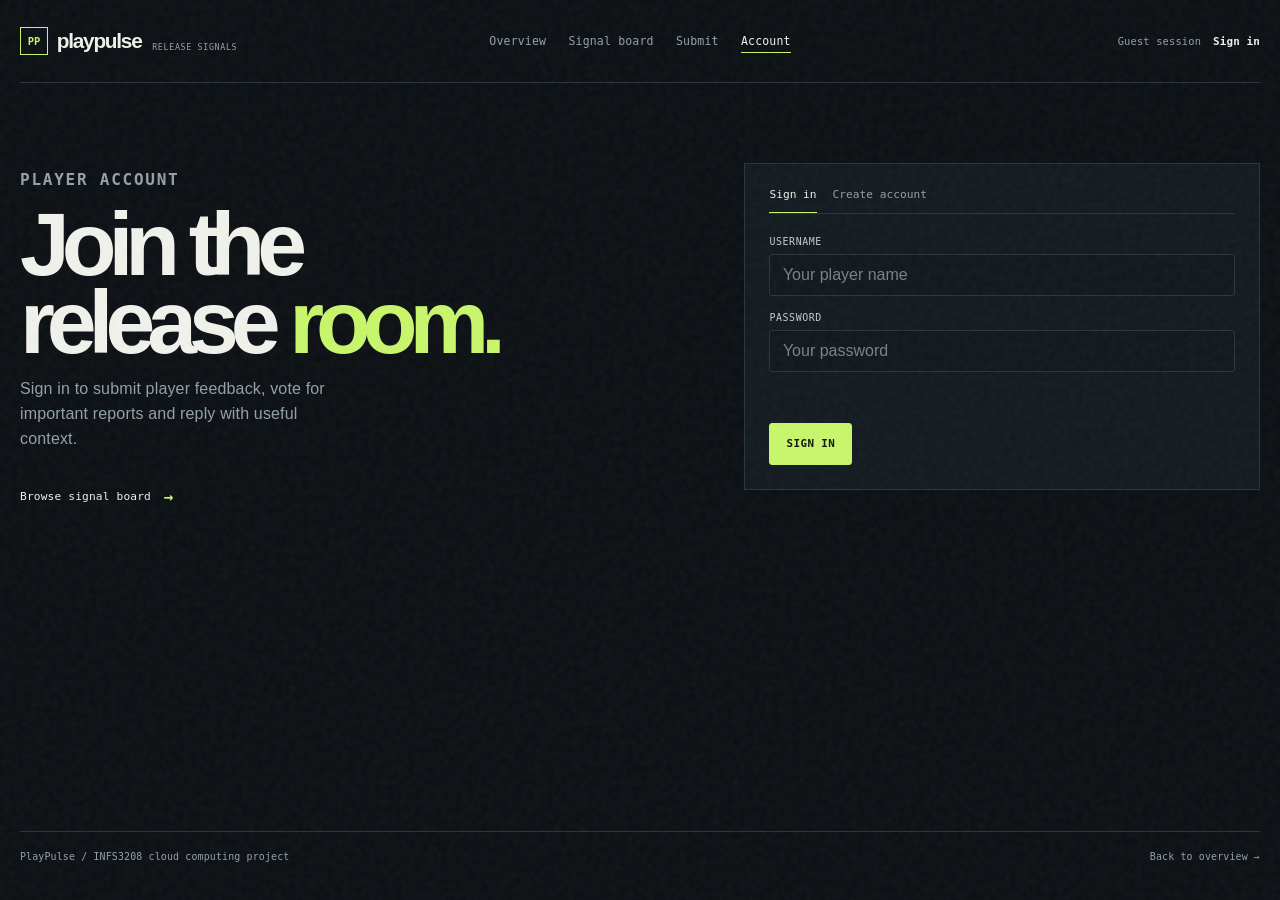
==== frontend/account.html @ 40213f42 "Split PlayPulse interface into feature pages" ====
<!doctype html>
<html lang="en" data-page="account">
<head><meta charset="utf-8"><meta name="viewport" content="width=device-width, initial-scale=1"><meta name="description" content="Manage your PlayPulse player account."><meta name="theme-color" content="#0c1014"><title>PlayPulse | account</title><link rel="stylesheet" href="app.css"></head>
<body>
  <a class="skip" href="#main">Skip to account</a>
  <header class="site-header"><a class="brand" href="index.html"><span>PP</span>playpulse<small>release signals</small></a><nav aria-label="Primary"><a href="index.html">Overview</a><a href="board.html">Signal board</a><a href="submit.html">Submit</a><a class="active" href="account.html">Account</a></nav><div class="session"><span id="session-name">Guest session</span><a id="account-link" href="account.html">Sign in</a><button id="signout" class="text-button" hidden type="button">Sign out</button></div></header>
  <main id="main" class="page page-account"><section class="account-copy"><p class="eyebrow">Player account</p><h1>Join the release <em>room.</em></h1><p>Sign in to submit player feedback, vote for important reports and reply with useful context.</p><a class="arrow-link" href="board.html">Browse signal board <b>→</b></a></section><section class="account-panel"><div id="account-signed-in" hidden><p class="eyebrow">Session active</p><h2 id="account-user">Signed in</h2><p>You're ready to participate in this release cycle.</p><button id="account-signout" class="button secondary" type="button">Sign out</button></div><div id="account-forms"><div class="tab-row" role="tablist"><button id="login-tab" class="active" type="button">Sign in</button><button id="register-tab" type="button">Create account</button></div><form id="auth-form" novalidate><div class="field"><label for="auth-username">Username</label><input id="auth-username" required minlength="3" autocomplete="username" placeholder="Your player name"></div><div class="field"><label for="auth-password">Password</label><input id="auth-password" required minlength="4" type="password" autocomplete="current-password" placeholder="Your password"></div><p id="auth-message" class="form-message" aria-live="polite"></p><button id="auth-submit" class="button" type="submit">Sign in</button></form></div></section></main>
  <footer><span>PlayPulse / INFS3208 cloud computing project</span><a href="index.html">Back to overview →</a></footer><script src="app.js"></script>
</body></html>
---- frontend/app.css ----
:root{--ink:#0c1014;--panel:#131a20;--panel-2:#182229;--line:#2a353c;--muted:#93a1a8;--text:#f1f2ec;--acid:#c8f66b;--acid-soft:#a4c95b;--danger:#ef8a75;--sans:Bahnschrift,"Arial Narrow","Segoe UI",sans-serif;--mono:"Cascadia Mono",Consolas,monospace}*{box-sizing:border-box}html{scroll-behavior:smooth}body{min-width:320px;margin:0;color:var(--text);background:var(--ink);font-family:var(--sans);letter-spacing:.01em}body:before{content:"";position:fixed;z-index:5;inset:0;pointer-events:none;opacity:.05;background-image:url("data:image/svg+xml,%3Csvg viewBox='0 0 160 160' xmlns='http://www.w3.org/2000/svg'%3E%3Cfilter id='n'%3E%3CfeTurbulence type='fractalNoise' baseFrequency='.85' numOctaves='4' stitchTiles='stitch'/%3E%3C/filter%3E%3Crect width='100%25' height='100%25' filter='url(%23n)'/%3E%3C/svg%3E")}button,input,textarea,select{font:inherit}button{cursor:pointer}a{color:inherit}a:focus-visible,button:focus-visible,input:focus-visible,textarea:focus-visible,select:focus-visible{outline:2px solid var(--acid);outline-offset:3px}.skip{position:absolute;z-index:20;top:0;left:-999px;padding:.75rem 1rem;color:var(--ink);background:var(--acid)}.skip:focus{top:1rem;left:1rem}.site-header,footer,.page{width:min(1280px,calc(100% - 2.5rem));margin:auto}.site-header{min-height:5.2rem;display:grid;grid-template-columns:1fr auto 1fr;align-items:center;border-bottom:1px solid var(--line)}.brand{display:inline-flex;align-items:center;gap:.55rem;font-size:1.3rem;font-weight:700;letter-spacing:-.06em;text-decoration:none}.brand span{display:grid;width:1.75rem;height:1.75rem;place-items:center;border:1px solid var(--acid);color:var(--acid);font:700 .65rem var(--mono);letter-spacing:0}.brand small{align-self:flex-end;margin:0 0 .19rem .12rem;color:var(--muted);font:500 .52rem var(--mono);letter-spacing:.08em;text-transform:uppercase}.site-header nav{display:flex;gap:1.4rem}.site-header nav a{padding:.25rem 0;border-bottom:1px solid transparent;color:var(--muted);font:.72rem var(--mono);text-decoration:none;transition:color .2s,border-color .2s}.site-header nav a:hover,.site-header nav a.active{border-color:var(--acid);color:var(--text)}.session{display:flex;justify-content:flex-end;align-items:center;gap:.75rem;color:var(--muted);font:.65rem var(--mono)}.session a,.text-button{border:0;color:var(--text);background:transparent;font:600 .68rem var(--mono);text-decoration:none}.text-button:hover,.session a:hover{color:var(--acid)}.page{min-height:calc(100dvh - 9.5rem)}.eyebrow{margin:0 0 .8rem;color:var(--acid);font:600 .61rem var(--mono);letter-spacing:.11em;text-transform:uppercase}h1,h2,h3,p{margin-top:0}h1{max-width:11ch;margin-bottom:1rem;font-size:clamp(3.1rem,7vw,6.8rem);font-weight:700;line-height:.87;letter-spacing:-.09em;text-wrap:balance}h1 em{color:var(--acid);font-style:normal}h2{font-size:clamp(1.8rem,3vw,3rem);line-height:.95;letter-spacing:-.065em}h3{font-size:1.22rem;line-height:1.08;letter-spacing:-.045em}.overview-hero{min-height:27rem;display:grid;grid-template-columns:minmax(0,1.15fr) minmax(17rem,.52fr);align-items:end;gap:4rem;padding:5rem 0 3.6rem;border-bottom:1px solid var(--line);background:radial-gradient(circle at 84% 15%,rgba(200,246,107,.1),transparent 23rem)}.hero-note{max-width:25rem;margin-bottom:.45rem}.hero-note p,.page-heading>p,.section-intro>p,.account-copy>p,.form-aside>p{max-width:35ch;color:var(--muted);font-size:1rem;line-height:1.55}.live-dot{display:inline-block;width:.5rem;height:.5rem;margin-right:.45rem;border-radius:50%;background:var(--acid);box-shadow:0 0 0 4px rgba(200,246,107,.1)}.arrow-link{display:inline-flex;gap:.8rem;align-items:center;margin-top:1.2rem;color:var(--text);font:.7rem var(--mono);text-decoration:none}.arrow-link b{color:var(--acid);font-size:1rem;transition:transform .2s}.arrow-link:hover b{transform:translateX(.25rem)}.metrics{display:grid;grid-template-columns:repeat(4,1fr);border-bottom:1px solid var(--line)}.metrics div{min-height:8rem;padding:1.4rem 1.6rem;border-right:1px solid var(--line)}.metrics div:last-child{border-right:0}.metrics span{display:block;color:var(--muted);font:.61rem var(--mono);letter-spacing:.07em;text-transform:uppercase}.metrics strong{display:block;margin-top:.82rem;color:var(--text);font:600 clamp(1.8rem,4vw,3.1rem)/.8 var(--mono);font-variant-numeric:tabular-nums;letter-spacing:-.1em}.metrics div:first-child strong{color:var(--acid)}.start-here{display:grid;grid-template-columns:minmax(0,.8fr) minmax(0,1.2fr);gap:5rem;padding:5rem 0 6.5rem}.section-intro{padding-top:.2rem}.action-grid{display:grid;grid-template-columns:repeat(2,minmax(0,1fr));gap:.7rem}.action{min-height:13.5rem;display:flex;flex-direction:column;padding:1.3rem;border:1px solid var(--line);background:var(--panel);text-decoration:none;transition:background .25s,transform .25s,border-color .25s}.action:hover{border-color:var(--acid-soft);background:var(--panel-2);transform:translateY(-3px)}.action-wide{grid-column:1/-1;min-height:15rem;background:linear-gradient(110deg,#162027,#10161b)}.action-acid{color:#11150e;background:var(--acid);border-color:var(--acid)}.action-acid:hover{background:#d7ff88;border-color:#d7ff88}.action-index{color:var(--acid);font:.64rem var(--mono)}.action-acid .action-index{color:#405223}.action h3{margin:1.5rem 0 .5rem}.action p{max-width:30ch;margin:0;color:var(--muted);font-size:.86rem;line-height:1.45}.action-acid p{color:#3b4a25}.action b{margin-top:auto;padding-top:1.3rem;font:.67rem var(--mono)}footer{display:flex;justify-content:space-between;gap:1rem;padding:1.15rem 0;border-top:1px solid var(--line);color:var(--muted);font:.62rem var(--mono)}footer a{text-decoration:none}footer a:hover{color:var(--acid)}.page-heading{padding:5rem 0 3rem;border-bottom:1px solid var(--line)}.page-heading h1{margin-bottom:1.2rem}.board-tools{display:flex;justify-content:space-between;align-items:end;gap:1rem;padding:1.25rem 0;border-bottom:1px solid var(--line)}.filter-grid{display:grid;grid-template-columns:minmax(13rem,1fr) 9rem 8rem auto;gap:.5rem;min-width:min(100%,45rem)}input,textarea,select{width:100%;border:1px solid var(--line);border-radius:3px;color:var(--text);background:#11181d;transition:border-color .2s,background .2s}input,select{min-height:2.65rem;padding:0 .78rem}textarea{min-height:10rem;padding:.78rem;line-height:1.55;resize:vertical}input::placeholder,textarea::placeholder{color:#75838a}input:hover,textarea:hover,select:hover{border-color:#53636b}input:focus,textarea:focus,select:focus{border-color:var(--acid);background:#151e23;outline:0}.button{min-height:2.65rem;padding:0 1rem;border:1px solid var(--acid);border-radius:3px;color:#11150d;background:var(--acid);font:700 .68rem var(--mono);letter-spacing:.04em;text-transform:uppercase;white-space:nowrap;transition:background .2s,transform .2s}.button:hover{background:#d7ff88;transform:translateY(-1px)}.button:active{transform:translateY(1px) scale(.98)}.button.secondary{color:var(--acid);background:transparent}.button.secondary:hover{color:#11150d;background:var(--acid)}.result-count{margin:0;color:var(--muted);font:.65rem var(--mono);white-space:nowrap}.feed{border-bottom:1px solid var(--line)}.report{padding:1.5rem 0 1.25rem;border-top:1px solid var(--line);animation:rise .4s both}.report:first-child{border-top:0}.report-top{display:flex;justify-content:space-between;gap:1rem;align-items:flex-start}.report h3{max-width:45rem;margin:0}.status{flex:none;padding:.27rem .45rem;border:1px solid rgba(200,246,107,.42);color:var(--acid);font:.56rem var(--mono);letter-spacing:.06em;text-transform:uppercase}.report p{max-width:65ch;margin:.62rem 0 .9rem;color:#b7c1c5;font-size:.9rem;line-height:1.55}.report-meta{display:flex;flex-wrap:wrap;align-items:center;gap:.7rem;color:var(--muted);font:.62rem var(--mono)}.report-meta b{color:var(--text);font-weight:500}.meta-dot{width:3px;height:3px;border-radius:50%;background:#68767c}.vote{min-height:2rem;padding:0 .6rem;border:1px solid var(--line);border-radius:3px;color:var(--text);background:transparent;font:.65rem var(--mono);transition:border-color .2s,color .2s,transform .2s}.vote:hover{border-color:var(--acid);color:var(--acid)}.vote:active{transform:scale(.97)}.discussion-toggle{padding:0;border:0;color:var(--muted);background:transparent;font:.65rem var(--mono)}.discussion-toggle:hover{color:var(--acid)}.discussion{display:none;margin-top:1rem;padding:1rem;border-left:2px solid var(--acid-soft);background:var(--panel)}.discussion.open{display:block}.comment{padding:.65rem 0;border-bottom:1px solid #27343a;color:#c1c9cb;font-size:.82rem;line-height:1.45}.comment:last-of-type{border:0}.comment small{display:block;margin-top:.25rem;color:var(--muted);font:.59rem var(--mono)}.comment-form{display:grid;grid-template-columns:1fr auto;gap:.5rem;margin-top:.8rem}.comment-form input,.comment-form .button{min-height:2.35rem}.skeleton{padding:1.3rem 0}.skeleton i{display:block;height:.8rem;margin:.65rem 0;background:linear-gradient(90deg,#172128,#29373e,#172128);background-size:200% 100%;animation:shimmer 1.2s infinite}.skeleton i:first-child{width:40%}.empty{min-height:14rem;display:grid;place-items:center;color:var(--muted);font:.75rem/1.5 var(--mono);text-align:center}.page-form,.page-account{display:grid;grid-template-columns:minmax(0,1fr) minmax(24rem,.8fr);gap:5rem;padding:5rem 0 6.5rem}.form-aside,.account-copy{padding-top:.3rem}.field-note{display:flex;gap:.7rem;align-items:baseline;max-width:25rem;padding:.75rem 0;border-bottom:1px solid var(--line);color:var(--muted);font-size:.8rem}.field-note span{color:var(--acid);font:.62rem var(--mono)}.field-note p{margin:0}.form-panel,.account-panel{align-self:start;padding:1.5rem;border:1px solid var(--line);background:var(--panel)}.field{margin-bottom:1rem}label{display:block;margin-bottom:.42rem;color:#c5ced0;font:.62rem var(--mono);letter-spacing:.06em;text-transform:uppercase}.form-row{display:grid;grid-template-columns:1fr 1fr;gap:.7rem}.form-message{min-height:1.2rem;margin:.95rem 0;color:var(--muted);font:.69rem/1.45 var(--mono)}.form-message.error{color:var(--danger)}.tab-row{display:flex;gap:1rem;margin-bottom:1.4rem;border-bottom:1px solid var(--line)}.tab-row button{padding:0 0 .65rem;border:0;border-bottom:1px solid transparent;color:var(--muted);background:transparent;font:.7rem var(--mono)}.tab-row button.active{border-color:var(--acid);color:var(--text)}.account-panel h2{margin-bottom:.7rem}.account-panel p{color:var(--muted);line-height:1.55}@keyframes rise{from{opacity:0;transform:translateY(8px)}to{opacity:1;transform:translateY(0)}}@keyframes shimmer{to{background-position:-200% 0}}@media(max-width:780px){.site-header,footer,.page{width:min(100% - 2rem,1280px)}.site-header{grid-template-columns:1fr auto;gap:.8rem;padding:1rem 0}.site-header nav{order:3;grid-column:1/-1;justify-content:space-between;gap:.5rem}.session{font-size:.6rem}.overview-hero,.start-here,.page-form,.page-account{grid-template-columns:1fr;gap:2.2rem}.overview-hero{min-height:0;padding:3.5rem 0}.metrics{grid-template-columns:1fr 1fr}.metrics div:nth-child(2){border-right:0}.metrics div:nth-child(-n+2){border-bottom:1px solid var(--line)}.start-here{padding:3.5rem 0 4.5rem}.page-heading{padding:3.5rem 0 2.4rem}.board-tools{display:block}.filter-grid{grid-template-columns:1fr 1fr;margin-bottom:1rem}.filter-grid input{grid-column:1/-1}.result-count{text-align:right}.page-form,.page-account{padding:3.5rem 0 4.5rem}}@media(max-width:480px){.brand small,.session span{display:none}.site-header nav a{font-size:.61rem}.metrics div{min-height:6.8rem;padding:1.1rem}.action-grid,.form-row,.filter-grid,.comment-form{grid-template-columns:1fr}.action-wide,.filter-grid input{grid-column:auto}.report-top{flex-direction:column}footer{flex-direction:column}.page-heading h1,h1{font-size:3.4rem}}@media(prefers-reduced-motion:reduce){*,*:before,*:after{scroll-behavior:auto!important;animation-duration:.01ms!important;animation-iteration-count:1!important;transition-duration:.01ms!important}}
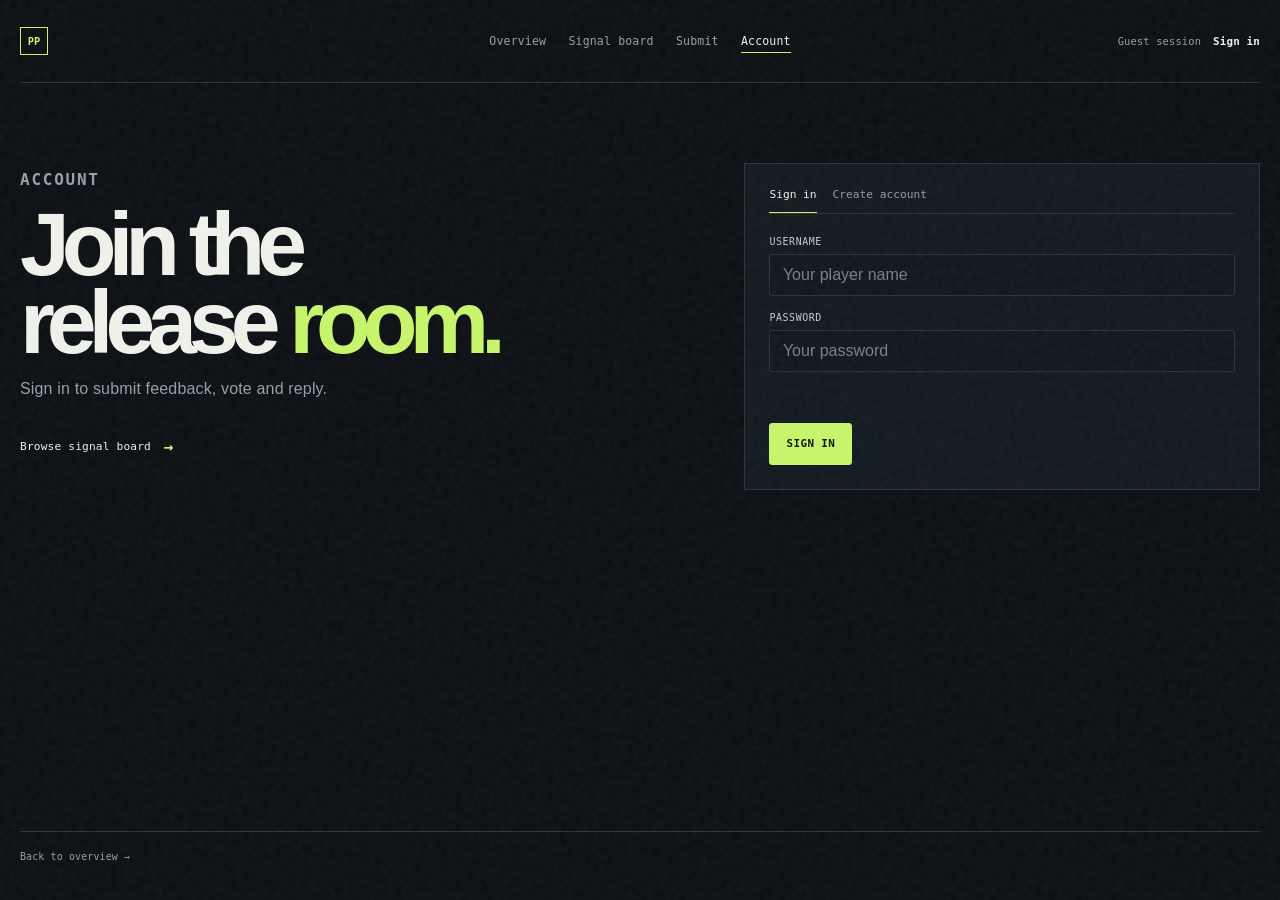
==== commit c6a55b48: "Reduce interface copy and branding" ====
--- a/frontend/account.html
+++ b/frontend/account.html
@@ -1,9 +1,9 @@
 <!doctype html>
 <html lang="en" data-page="account">
-<head><meta charset="utf-8"><meta name="viewport" content="width=device-width, initial-scale=1"><meta name="description" content="Manage your PlayPulse player account."><meta name="theme-color" content="#0c1014"><title>PlayPulse | account</title><link rel="stylesheet" href="app.css"></head>
+<head><meta charset="utf-8"><meta name="viewport" content="width=device-width, initial-scale=1"><meta name="description" content="Manage your player account."><meta name="theme-color" content="#0c1014"><title>Account</title><link rel="stylesheet" href="app.css"></head>
 <body>
   <a class="skip" href="#main">Skip to account</a>
-  <header class="site-header"><a class="brand" href="index.html"><span>PP</span>playpulse<small>release signals</small></a><nav aria-label="Primary"><a href="index.html">Overview</a><a href="board.html">Signal board</a><a href="submit.html">Submit</a><a class="active" href="account.html">Account</a></nav><div class="session"><span id="session-name">Guest session</span><a id="account-link" href="account.html">Sign in</a><button id="signout" class="text-button" hidden type="button">Sign out</button></div></header>
-  <main id="main" class="page page-account"><section class="account-copy"><p class="eyebrow">Player account</p><h1>Join the release <em>room.</em></h1><p>Sign in to submit player feedback, vote for important reports and reply with useful context.</p><a class="arrow-link" href="board.html">Browse signal board <b>→</b></a></section><section class="account-panel"><div id="account-signed-in" hidden><p class="eyebrow">Session active</p><h2 id="account-user">Signed in</h2><p>You're ready to participate in this release cycle.</p><button id="account-signout" class="button secondary" type="button">Sign out</button></div><div id="account-forms"><div class="tab-row" role="tablist"><button id="login-tab" class="active" type="button">Sign in</button><button id="register-tab" type="button">Create account</button></div><form id="auth-form" novalidate><div class="field"><label for="auth-username">Username</label><input id="auth-username" required minlength="3" autocomplete="username" placeholder="Your player name"></div><div class="field"><label for="auth-password">Password</label><input id="auth-password" required minlength="4" type="password" autocomplete="current-password" placeholder="Your password"></div><p id="auth-message" class="form-message" aria-live="polite"></p><button id="auth-submit" class="button" type="submit">Sign in</button></form></div></section></main>
-  <footer><span>PlayPulse / INFS3208 cloud computing project</span><a href="index.html">Back to overview →</a></footer><script src="app.js"></script>
+  <header class="site-header"><a class="brand" href="index.html" aria-label="Overview"><span>PP</span></a><nav aria-label="Primary"><a href="index.html">Overview</a><a href="board.html">Signal board</a><a href="submit.html">Submit</a><a class="active" href="account.html">Account</a></nav><div class="session"><span id="session-name">Guest session</span><a id="account-link" href="account.html">Sign in</a><button id="signout" class="text-button" hidden type="button">Sign out</button></div></header>
+  <main id="main" class="page page-account"><section class="account-copy"><p class="eyebrow">Account</p><h1>Join the release <em>room.</em></h1><p>Sign in to submit feedback, vote and reply.</p><a class="arrow-link" href="board.html">Browse signal board <b>&rarr;</b></a></section><section class="account-panel"><div id="account-signed-in" hidden><p class="eyebrow">Session active</p><h2 id="account-user">Signed in</h2><p>You are ready to participate.</p><button id="account-signout" class="button secondary" type="button">Sign out</button></div><div id="account-forms"><div class="tab-row" role="tablist"><button id="login-tab" class="active" type="button">Sign in</button><button id="register-tab" type="button">Create account</button></div><form id="auth-form" novalidate><div class="field"><label for="auth-username">Username</label><input id="auth-username" required minlength="3" autocomplete="username" placeholder="Your player name"></div><div class="field"><label for="auth-password">Password</label><input id="auth-password" required minlength="4" type="password" autocomplete="current-password" placeholder="Your password"></div><p id="auth-message" class="form-message" aria-live="polite"></p><button id="auth-submit" class="button" type="submit">Sign in</button></form></div></section></main>
+  <footer><a href="index.html">Back to overview &rarr;</a></footer><script src="app.js"></script>
 </body></html>
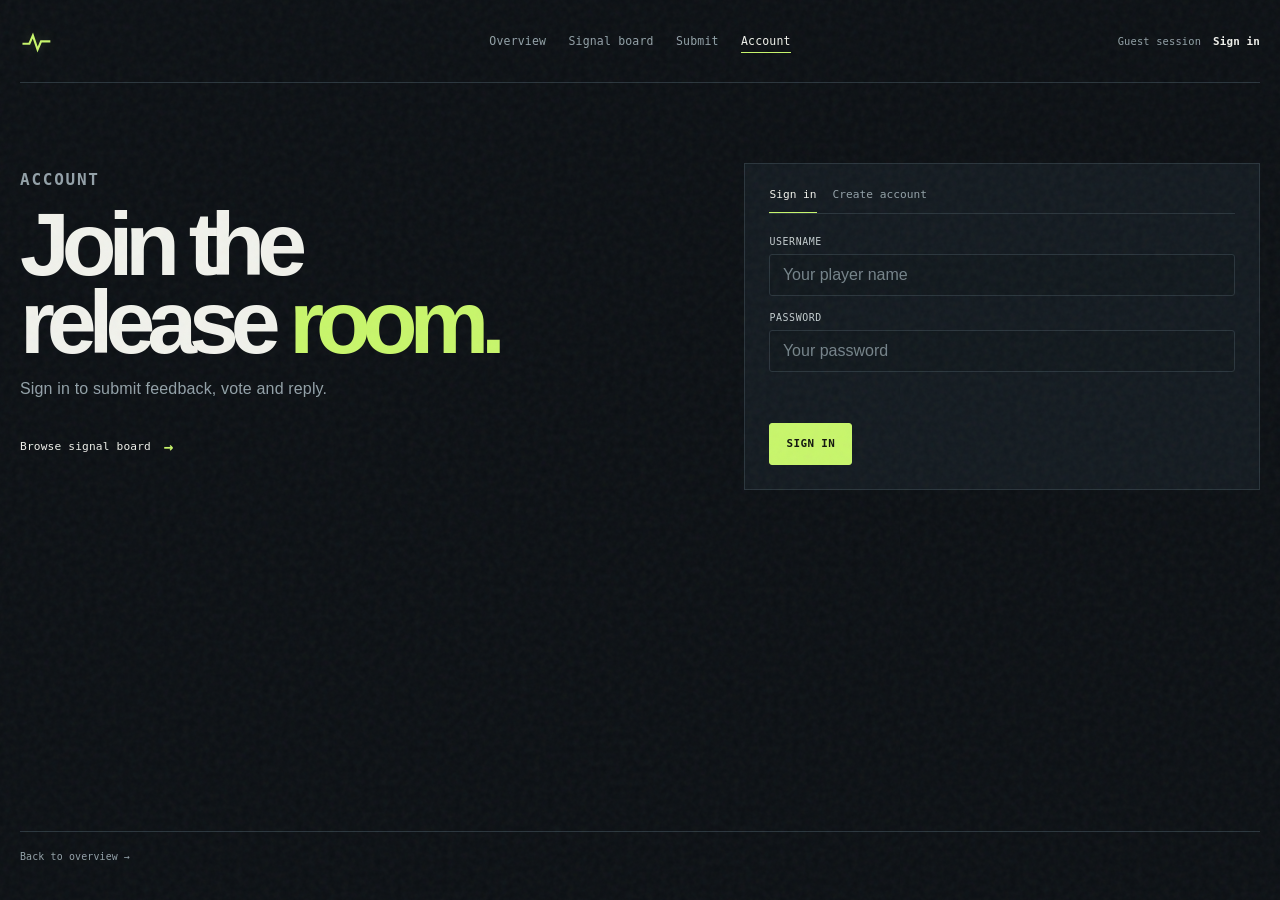
==== commit f48b2b85: "Refine PlayPulse branding and feedback metadata" ====
--- a/frontend/account.html
+++ b/frontend/account.html
@@ -1,9 +1,9 @@
 <!doctype html>
 <html lang="en" data-page="account">
-<head><meta charset="utf-8"><meta name="viewport" content="width=device-width, initial-scale=1"><meta name="description" content="Manage your player account."><meta name="theme-color" content="#0c1014"><title>Account</title><link rel="stylesheet" href="app.css"></head>
+<head><meta charset="utf-8"><meta name="viewport" content="width=device-width, initial-scale=1"><meta name="description" content="Manage your player account."><meta name="theme-color" content="#0c1014"><title>Account</title><link rel="stylesheet" href="app.css"><link rel="stylesheet" href="brand.css"></head>
 <body>
   <a class="skip" href="#main">Skip to account</a>
-  <header class="site-header"><a class="brand" href="index.html" aria-label="Overview"><span>PP</span></a><nav aria-label="Primary"><a href="index.html">Overview</a><a href="board.html">Signal board</a><a href="submit.html">Submit</a><a class="active" href="account.html">Account</a></nav><div class="session"><span id="session-name">Guest session</span><a id="account-link" href="account.html">Sign in</a><button id="signout" class="text-button" hidden type="button">Sign out</button></div></header>
-  <main id="main" class="page page-account"><section class="account-copy"><p class="eyebrow">Account</p><h1>Join the release <em>room.</em></h1><p>Sign in to submit feedback, vote and reply.</p><a class="arrow-link" href="board.html">Browse signal board <b>&rarr;</b></a></section><section class="account-panel"><div id="account-signed-in" hidden><p class="eyebrow">Session active</p><h2 id="account-user">Signed in</h2><p>You are ready to participate.</p><button id="account-signout" class="button secondary" type="button">Sign out</button></div><div id="account-forms"><div class="tab-row" role="tablist"><button id="login-tab" class="active" type="button">Sign in</button><button id="register-tab" type="button">Create account</button></div><form id="auth-form" novalidate><div class="field"><label for="auth-username">Username</label><input id="auth-username" required minlength="3" autocomplete="username" placeholder="Your player name"></div><div class="field"><label for="auth-password">Password</label><input id="auth-password" required minlength="4" type="password" autocomplete="current-password" placeholder="Your password"></div><p id="auth-message" class="form-message" aria-live="polite"></p><button id="auth-submit" class="button" type="submit">Sign in</button></form></div></section></main>
-  <footer><a href="index.html">Back to overview &rarr;</a></footer><script src="app.js"></script>
+  <header class="site-header"><a class="brand" href="index.html" aria-label="PlayPulse overview"><svg class="brand-mark" viewBox="0 0 28 28" aria-hidden="true"><path d="M3 16h5l3-7 4 12 3-7h7"/></svg></a><nav aria-label="Primary"><a href="index.html">Overview</a><a href="board.html">Signal board</a><a href="submit.html">Submit</a><a class="active" href="account.html">Account</a></nav><div class="session"><span id="session-name">Guest session</span><a id="account-link" href="account.html">Sign in</a><button id="signout" class="text-button" hidden type="button">Sign out</button></div></header>
+  <main id="main" class="page page-account"><section class="account-copy"><p class="eyebrow">Account</p><h1>Join the release <em>room.</em></h1><p>Sign in to submit feedback, vote and reply.</p><a class="arrow-link" href="board.html">Browse signal board <b>&rarr;</b></a></section><section class="account-panel"><div id="account-signed-in" hidden><p class="eyebrow">Session active</p><h2 id="account-user">Signed in</h2><p>You are ready to participate.</p><p class="eyebrow my-signals-label">My signals</p><div id="my-signals" class="feed" aria-live="polite"></div><button id="account-signout" class="button secondary" type="button">Sign out</button></div><div id="account-forms"><div class="tab-row" role="tablist"><button id="login-tab" class="active" type="button">Sign in</button><button id="register-tab" type="button">Create account</button></div><form id="auth-form" novalidate><div class="field"><label for="auth-username">Username</label><input id="auth-username" required minlength="3" autocomplete="username" placeholder="Your player name"></div><div class="field"><label for="auth-password">Password</label><input id="auth-password" required minlength="4" type="password" autocomplete="current-password" placeholder="Your password"></div><p id="auth-message" class="form-message" aria-live="polite"></p><button id="auth-submit" class="button" type="submit">Sign in</button></form></div></section></main>
+  <footer><a href="index.html">Back to overview &rarr;</a></footer><script src="app.js?v=2"></script>
 </body></html>
--- a/frontend/brand.css
+++ b/frontend/brand.css
@@ -0,0 +1,3 @@
+.brand{gap:0;color:var(--acid)}
+.brand-mark{width:2.05rem;height:2.05rem;overflow:visible;fill:none;stroke:currentColor;stroke-width:1.8;stroke-linecap:square;stroke-linejoin:miter;filter:drop-shadow(0 0 .35rem rgba(200,246,107,.18));transition:transform .2s,color .2s}
+.brand:hover .brand-mark{color:#e1ff9d;transform:translateX(2px)}
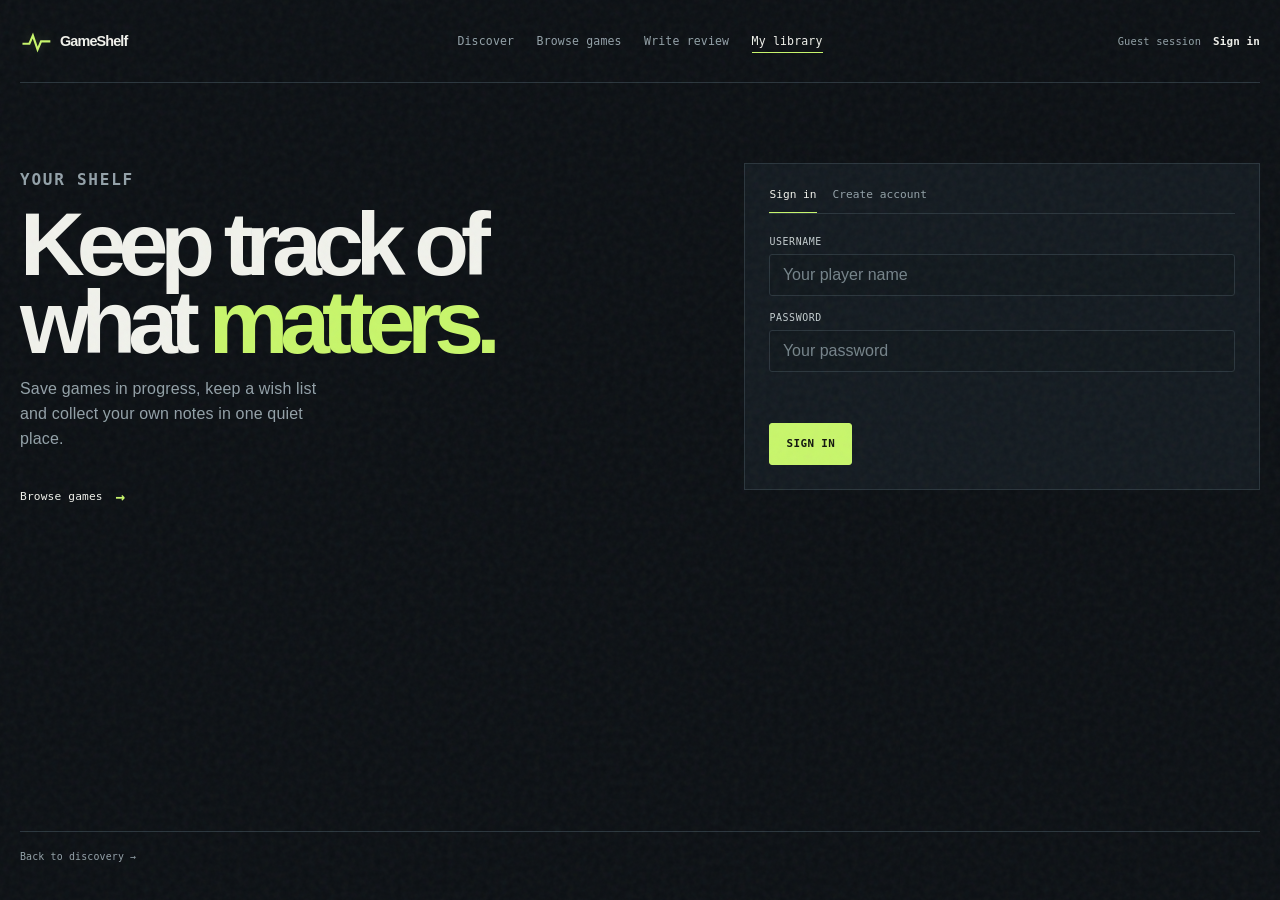
==== commit ce88d891: "Transform PlayPulse into GameShelf" ====
--- a/frontend/account.html
+++ b/frontend/account.html
@@ -1,9 +1,6 @@
 <!doctype html>
 <html lang="en" data-page="account">
-<head><meta charset="utf-8"><meta name="viewport" content="width=device-width, initial-scale=1"><meta name="description" content="Manage your player account."><meta name="theme-color" content="#0c1014"><title>Account</title><link rel="stylesheet" href="app.css"><link rel="stylesheet" href="brand.css"></head>
-<body>
-  <a class="skip" href="#main">Skip to account</a>
-  <header class="site-header"><a class="brand" href="index.html" aria-label="PlayPulse overview"><svg class="brand-mark" viewBox="0 0 28 28" aria-hidden="true"><path d="M3 16h5l3-7 4 12 3-7h7"/></svg></a><nav aria-label="Primary"><a href="index.html">Overview</a><a href="board.html">Signal board</a><a href="submit.html">Submit</a><a class="active" href="account.html">Account</a></nav><div class="session"><span id="session-name">Guest session</span><a id="account-link" href="account.html">Sign in</a><button id="signout" class="text-button" hidden type="button">Sign out</button></div></header>
-  <main id="main" class="page page-account"><section class="account-copy"><p class="eyebrow">Account</p><h1>Join the release <em>room.</em></h1><p>Sign in to submit feedback, vote and reply.</p><a class="arrow-link" href="board.html">Browse signal board <b>&rarr;</b></a></section><section class="account-panel"><div id="account-signed-in" hidden><p class="eyebrow">Session active</p><h2 id="account-user">Signed in</h2><p>You are ready to participate.</p><p class="eyebrow my-signals-label">My signals</p><div id="my-signals" class="feed" aria-live="polite"></div><button id="account-signout" class="button secondary" type="button">Sign out</button></div><div id="account-forms"><div class="tab-row" role="tablist"><button id="login-tab" class="active" type="button">Sign in</button><button id="register-tab" type="button">Create account</button></div><form id="auth-form" novalidate><div class="field"><label for="auth-username">Username</label><input id="auth-username" required minlength="3" autocomplete="username" placeholder="Your player name"></div><div class="field"><label for="auth-password">Password</label><input id="auth-password" required minlength="4" type="password" autocomplete="current-password" placeholder="Your password"></div><p id="auth-message" class="form-message" aria-live="polite"></p><button id="auth-submit" class="button" type="submit">Sign in</button></form></div></section></main>
-  <footer><a href="index.html">Back to overview &rarr;</a></footer><script src="app.js?v=2"></script>
-</body></html>
+<head><meta charset="utf-8"><meta name="viewport" content="width=device-width, initial-scale=1"><meta name="description" content="Manage your GameShelf account and library."><meta name="theme-color" content="#0c1014"><title>My library · GameShelf</title><link rel="stylesheet" href="app.css"><link rel="stylesheet" href="brand.css"><link rel="stylesheet" href="game.css"></head>
+<body><a class="skip" href="#main">Skip to account</a><header class="site-header"><a class="brand" href="index.html" aria-label="GameShelf home"><svg class="brand-mark" viewBox="0 0 28 28" aria-hidden="true"><path d="M3 16h5l3-7 4 12 3-7h7"/></svg><span>GameShelf</span></a><nav aria-label="Primary"><a href="index.html">Discover</a><a href="board.html">Browse games</a><a href="submit.html">Write review</a><a class="active" href="account.html">My library</a></nav><div class="session"><span id="session-name">Guest session</span><a id="account-link" href="account.html">Sign in</a><button id="signout" class="text-button" hidden type="button">Sign out</button></div></header>
+  <main id="main" class="page page-account"><section class="account-copy"><p class="eyebrow">Your shelf</p><h1>Keep track of what <em>matters.</em></h1><p>Save games in progress, keep a wish list and collect your own notes in one quiet place.</p><a class="arrow-link" href="board.html">Browse games <b>&rarr;</b></a></section><section class="account-panel"><div id="account-signed-in" hidden><p class="eyebrow">Library</p><h2 id="account-user">Your library</h2><div id="my-library" class="library-list" aria-live="polite"></div><p class="eyebrow library-heading">Your reviews</p><div id="my-reviews" class="feed" aria-live="polite"></div><button id="account-signout" class="button secondary" type="button">Sign out</button></div><div id="account-forms"><div class="tab-row" role="tablist"><button id="login-tab" class="active" type="button">Sign in</button><button id="register-tab" type="button">Create account</button></div><form id="auth-form" novalidate><div class="field"><label for="auth-username">Username</label><input id="auth-username" required minlength="3" autocomplete="username" placeholder="Your player name"></div><div class="field"><label for="auth-password">Password</label><input id="auth-password" required minlength="4" type="password" autocomplete="current-password" placeholder="Your password"></div><p id="auth-message" class="form-message" aria-live="polite"></p><button id="auth-submit" class="button" type="submit">Sign in</button></form></div></section></main>
+  <footer><a href="index.html">Back to discovery &rarr;</a></footer><script src="app.js?v=3"></script></body></html>
--- a/frontend/game.css
+++ b/frontend/game.css
@@ -0,0 +1,4 @@
+/* GameShelf's domain-specific layer. Existing app.css keeps shared forms and accessibility states. */
+.brand{gap:.45rem}.brand span{border:0;width:auto;height:auto;color:var(--text);font:700 .9rem var(--sans);letter-spacing:-.06em}.hero-copy{max-width:37ch;margin:1.25rem 0 0;color:var(--muted);font-size:1rem;line-height:1.6}.hero-button{display:inline-flex;align-items:center;margin-top:1.6rem;text-decoration:none}.featured-section,.reviews-section{display:grid;grid-template-columns:minmax(14rem,.55fr) minmax(0,1.45fr);gap:4rem;padding:5rem 0 6.5rem}.featured-grid{padding-top:.2rem}.game-grid{display:grid;grid-template-columns:repeat(2,minmax(0,1fr));gap:1rem;padding:1.5rem 0 4rem}.game-card{display:grid;grid-template-columns:8.2rem minmax(0,1fr);min-height:15rem;border:1px solid var(--line);background:rgba(19,26,32,.9);transition:border-color .2s,transform .25s,background .2s}.game-card:hover{border-color:var(--acid-soft);background:var(--panel-2);transform:translateY(-3px)}.game-art{display:grid;min-height:11rem;place-items:end start;padding:1rem;overflow:hidden;background:var(--panel);color:#10150f;position:relative;isolation:isolate}.game-art:before,.game-art:after{content:"";position:absolute;z-index:-1;border-radius:50%;filter:blur(1px)}.game-art:before{width:10rem;height:10rem;right:-4rem;top:-2rem;background:rgba(255,255,255,.45)}.game-art:after{width:8rem;height:8rem;left:-3rem;bottom:-4rem;background:rgba(6,13,18,.48)}.game-art span{font:700 2.2rem/.78 var(--sans);letter-spacing:-.14em}.game-art.compact{width:3.5rem;min-height:4rem;padding:.45rem}.game-art.compact span{font-size:1.05rem}.tone-lime{background:linear-gradient(140deg,#c8f66b,#6a8b47)}.tone-amber{background:linear-gradient(140deg,#ffc86b,#aa6734)}.tone-violet{background:linear-gradient(140deg,#e8c7ff,#72538e)}.tone-cyan{background:linear-gradient(140deg,#81e0df,#397987)}.tone-rose{background:linear-gradient(140deg,#f5b8c9,#9d536b)}.tone-ice{background:linear-gradient(140deg,#d6f1ff,#55819c)}.game-card-copy{display:flex;flex-direction:column;padding:1.1rem}.game-card-copy .eyebrow{margin-bottom:.7rem;color:var(--acid-soft)}.game-card h3{margin-bottom:.5rem}.game-card p:not(.eyebrow){color:var(--muted);font-size:.84rem;line-height:1.5}.game-card-bottom{display:flex;align-items:center;justify-content:space-between;gap:.6rem;margin-top:auto}.game-card-bottom .arrow-link{margin:0}.library-button{padding:.35rem 0;border:0;border-bottom:1px solid var(--line);color:var(--acid);background:transparent;font:.63rem var(--mono);transition:border-color .2s,color .2s}.library-button:hover{border-color:var(--acid);color:#e2ff9e}.page-game{padding-top:3rem}.game-hero{display:grid;grid-template-columns:minmax(12rem,.55fr) minmax(0,1fr);gap:3rem;align-items:center;min-height:25rem;padding:2rem 0 4rem;border-bottom:1px solid var(--line)}.game-hero>.game-art{min-height:21rem}.game-hero h1{margin:.2rem 0 1rem;max-width:10ch}.game-hero>div>p:not(.eyebrow):not(.form-message){max-width:42ch;color:var(--muted);font-size:1rem;line-height:1.6}.game-actions{display:flex;flex-wrap:wrap;align-items:center;gap:.65rem;margin-top:1.5rem}.game-actions .arrow-link{margin:0 .4rem}.review{display:grid;grid-template-columns:12rem minmax(0,1fr);gap:1rem;padding:1.4rem 0;border-top:1px solid var(--line)}.review-game{display:flex;gap:.75rem;align-items:flex-start}.review-game>a,.review-game a{color:var(--text);font:.72rem var(--mono);text-decoration:none}.review-game span{display:block;margin-top:.35rem;color:var(--acid-soft);font:.56rem var(--mono);letter-spacing:.07em}.review-copy h3{margin-bottom:.45rem}.review-copy>p{margin-bottom:.8rem;color:#b7c1c5;font-size:.88rem;line-height:1.55}.review-meta{display:flex;flex-wrap:wrap;gap:.7rem;align-items:center;color:var(--muted);font:.62rem var(--mono)}.library-list{border-top:1px solid var(--line);margin:1rem 0 2rem}.library-row{display:grid;grid-template-columns:3.5rem minmax(0,1fr) auto;gap:.8rem;align-items:center;padding:.9rem 0;border-bottom:1px solid var(--line)}.library-row .eyebrow{margin:0 0 .25rem}.library-row h3{margin:0 0 .2rem}.library-row p:not(.eyebrow){margin:0;color:var(--muted);font-size:.8rem}.library-row .arrow-link{margin:0}.library-heading{padding-top:1.2rem;border-top:1px solid var(--line)}.filter-grid{grid-template-columns:minmax(13rem,1fr) auto}.page-heading>p{margin-bottom:0}.page-heading h1 em,.section-intro h2 em{color:var(--acid);font-style:normal}
+@media(max-width:780px){.featured-section,.reviews-section{grid-template-columns:1fr;gap:1.8rem;padding:3.5rem 0 4.5rem}.game-grid{grid-template-columns:1fr;padding-bottom:3rem}.game-hero{grid-template-columns:1fr;gap:1.5rem;padding-top:1rem}.game-hero>.game-art{min-height:17rem}.review{grid-template-columns:1fr;gap:.8rem}.review-game{align-items:center}.game-card{grid-template-columns:6.8rem minmax(0,1fr)}.game-card .game-art{min-height:100%}}
+@media(max-width:480px){.brand span{font-size:.82rem}.game-card{grid-template-columns:1fr}.game-card>.game-art{min-height:9rem}.game-card-copy{min-height:13rem}.library-row{grid-template-columns:3.5rem minmax(0,1fr)}.library-row .arrow-link{grid-column:2}.game-actions{align-items:stretch}.game-actions .button{flex:1}.filter-grid{grid-template-columns:1fr}.filter-grid .button{width:100%}}
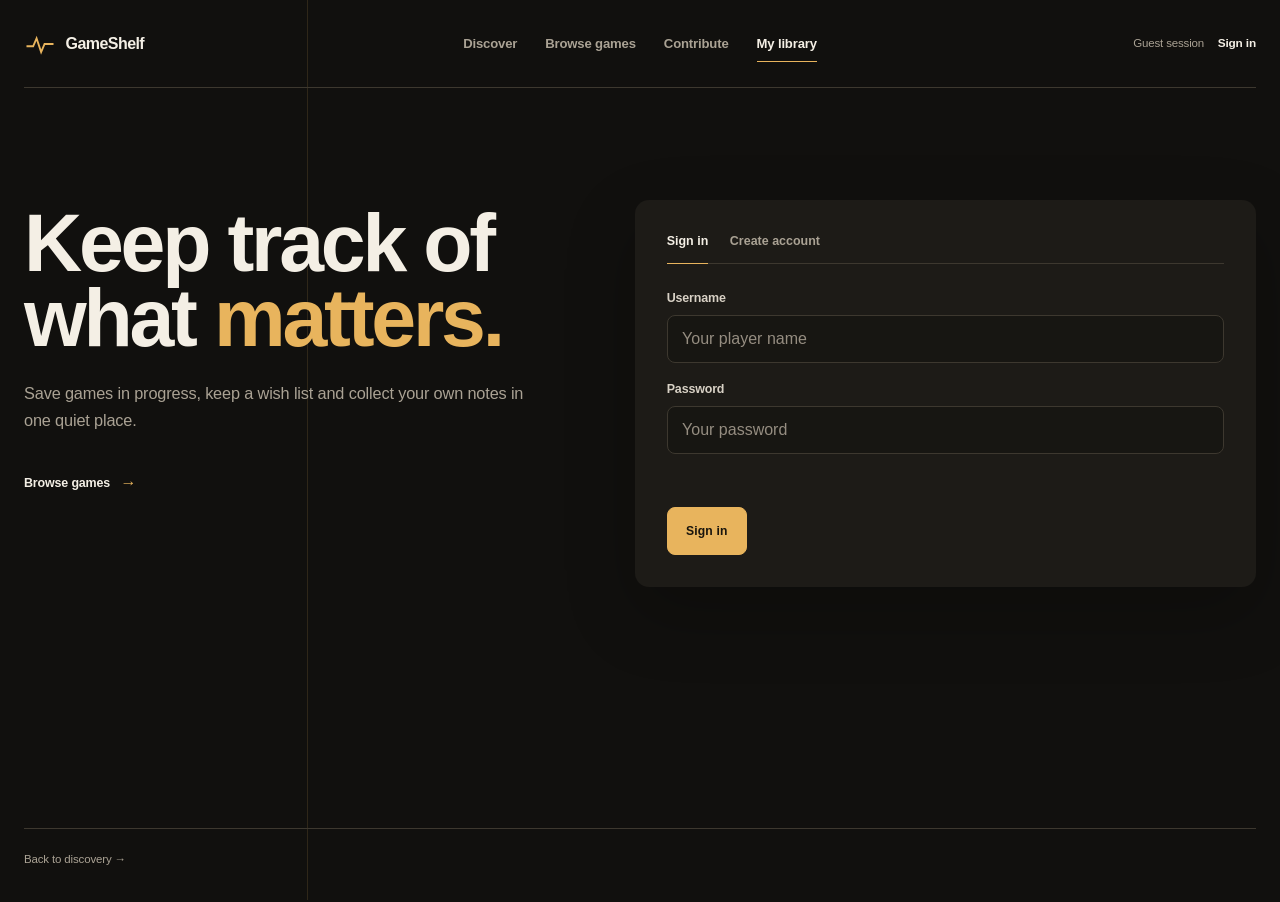
==== commit 54c30565: "Complete GameShelf Type I project" ====
--- a/frontend/account.html
+++ b/frontend/account.html
@@ -1,6 +1,27 @@
 <!doctype html>
 <html lang="en" data-page="account">
-<head><meta charset="utf-8"><meta name="viewport" content="width=device-width, initial-scale=1"><meta name="description" content="Manage your GameShelf account and library."><meta name="theme-color" content="#0c1014"><title>My library · GameShelf</title><link rel="stylesheet" href="app.css"><link rel="stylesheet" href="brand.css"><link rel="stylesheet" href="game.css"></head>
-<body><a class="skip" href="#main">Skip to account</a><header class="site-header"><a class="brand" href="index.html" aria-label="GameShelf home"><svg class="brand-mark" viewBox="0 0 28 28" aria-hidden="true"><path d="M3 16h5l3-7 4 12 3-7h7"/></svg><span>GameShelf</span></a><nav aria-label="Primary"><a href="index.html">Discover</a><a href="board.html">Browse games</a><a href="submit.html">Write review</a><a class="active" href="account.html">My library</a></nav><div class="session"><span id="session-name">Guest session</span><a id="account-link" href="account.html">Sign in</a><button id="signout" class="text-button" hidden type="button">Sign out</button></div></header>
-  <main id="main" class="page page-account"><section class="account-copy"><p class="eyebrow">Your shelf</p><h1>Keep track of what <em>matters.</em></h1><p>Save games in progress, keep a wish list and collect your own notes in one quiet place.</p><a class="arrow-link" href="board.html">Browse games <b>&rarr;</b></a></section><section class="account-panel"><div id="account-signed-in" hidden><p class="eyebrow">Library</p><h2 id="account-user">Your library</h2><div id="my-library" class="library-list" aria-live="polite"></div><p class="eyebrow library-heading">Your reviews</p><div id="my-reviews" class="feed" aria-live="polite"></div><button id="account-signout" class="button secondary" type="button">Sign out</button></div><div id="account-forms"><div class="tab-row" role="tablist"><button id="login-tab" class="active" type="button">Sign in</button><button id="register-tab" type="button">Create account</button></div><form id="auth-form" novalidate><div class="field"><label for="auth-username">Username</label><input id="auth-username" required minlength="3" autocomplete="username" placeholder="Your player name"></div><div class="field"><label for="auth-password">Password</label><input id="auth-password" required minlength="4" type="password" autocomplete="current-password" placeholder="Your password"></div><p id="auth-message" class="form-message" aria-live="polite"></p><button id="auth-submit" class="button" type="submit">Sign in</button></form></div></section></main>
-  <footer><a href="index.html">Back to discovery &rarr;</a></footer><script src="app.js?v=3"></script></body></html>
+<head>
+  <meta charset="utf-8"><meta name="viewport" content="width=device-width, initial-scale=1">
+  <meta name="description" content="Manage your GameShelf account and library."><meta name="theme-color" content="#11100e">
+  <title>My library / GameShelf</title><link rel="stylesheet" href="app.css"><link rel="stylesheet" href="brand.css"><link rel="stylesheet" href="game.css">
+</head>
+<body>
+  <a class="skip" href="#main">Skip to account</a>
+  <header class="site-header"><a class="brand" href="index.html" aria-label="GameShelf home"><svg class="brand-mark" viewBox="0 0 28 28" aria-hidden="true"><path d="M3 16h5l3-7 4 12 3-7h7"/></svg><span>GameShelf</span></a><nav aria-label="Primary"><a href="index.html">Discover</a><a href="board.html">Browse games</a><a href="submit.html">Contribute</a><a class="active" aria-current="page" href="account.html">My library</a></nav><div class="session"><span id="session-name">Guest session</span><a id="account-link" href="account.html">Sign in</a><button id="signout" class="text-button" hidden type="button">Sign out</button></div></header>
+  <main id="main" class="page page-account">
+    <section class="account-copy"><h1>Keep track of what <em>matters.</em></h1><p>Save games in progress, keep a wish list and collect your own notes in one quiet place.</p><a class="arrow-link" href="board.html">Browse games <b>&rarr;</b></a></section>
+    <section class="account-panel">
+      <div id="account-signed-in" hidden><p class="eyebrow">Library</p><h2 id="account-user">Your library</h2><div id="my-library" class="library-list" aria-live="polite"></div><p class="eyebrow library-heading">Your reviews</p><div id="my-reviews" class="feed" aria-live="polite"></div><button id="account-signout" class="button secondary" type="button">Sign out</button></div>
+      <div id="account-forms">
+        <div class="tab-row" role="tablist" aria-label="Account action"><button id="login-tab" class="active" type="button" role="tab" aria-selected="true" aria-controls="auth-form">Sign in</button><button id="register-tab" type="button" role="tab" aria-selected="false" aria-controls="auth-form" tabindex="-1">Create account</button></div>
+        <form id="auth-form" role="tabpanel" aria-labelledby="login-tab" novalidate>
+          <div class="field"><label for="auth-username">Username</label><input id="auth-username" required minlength="3" autocomplete="username" aria-describedby="auth-message" placeholder="Your player name"></div>
+          <div class="field"><label for="auth-password">Password</label><input id="auth-password" required minlength="4" type="password" autocomplete="current-password" aria-describedby="auth-message" placeholder="Your password"></div>
+          <p id="auth-message" class="form-message" aria-live="polite"></p><button id="auth-submit" class="button" type="submit">Sign in</button>
+        </form>
+      </div>
+    </section>
+  </main>
+  <footer><a href="index.html">Back to discovery &rarr;</a></footer><script src="app.js?v=5"></script>
+</body>
+</html>
--- a/frontend/app.css
+++ b/frontend/app.css
@@ -1 +1,376 @@
-:root{--ink:#0c1014;--panel:#131a20;--panel-2:#182229;--line:#2a353c;--muted:#93a1a8;--text:#f1f2ec;--acid:#c8f66b;--acid-soft:#a4c95b;--danger:#ef8a75;--sans:Bahnschrift,"Arial Narrow","Segoe UI",sans-serif;--mono:"Cascadia Mono",Consolas,monospace}*{box-sizing:border-box}html{scroll-behavior:smooth}body{min-width:320px;margin:0;color:var(--text);background:var(--ink);font-family:var(--sans);letter-spacing:.01em}body:before{content:"";position:fixed;z-index:5;inset:0;pointer-events:none;opacity:.05;background-image:url("data:image/svg+xml,%3Csvg viewBox='0 0 160 160' xmlns='http://www.w3.org/2000/svg'%3E%3Cfilter id='n'%3E%3CfeTurbulence type='fractalNoise' baseFrequency='.85' numOctaves='4' stitchTiles='stitch'/%3E%3C/filter%3E%3Crect width='100%25' height='100%25' filter='url(%23n)'/%3E%3C/svg%3E")}button,input,textarea,select{font:inherit}button{cursor:pointer}a{color:inherit}a:focus-visible,button:focus-visible,input:focus-visible,textarea:focus-visible,select:focus-visible{outline:2px solid var(--acid);outline-offset:3px}.skip{position:absolute;z-index:20;top:0;left:-999px;padding:.75rem 1rem;color:var(--ink);background:var(--acid)}.skip:focus{top:1rem;left:1rem}.site-header,footer,.page{width:min(1280px,calc(100% - 2.5rem));margin:auto}.site-header{min-height:5.2rem;display:grid;grid-template-columns:1fr auto 1fr;align-items:center;border-bottom:1px solid var(--line)}.brand{display:inline-flex;align-items:center;gap:.55rem;font-size:1.3rem;font-weight:700;letter-spacing:-.06em;text-decoration:none}.brand span{display:grid;width:1.75rem;height:1.75rem;place-items:center;border:1px solid var(--acid);color:var(--acid);font:700 .65rem var(--mono);letter-spacing:0}.brand small{align-self:flex-end;margin:0 0 .19rem .12rem;color:var(--muted);font:500 .52rem var(--mono);letter-spacing:.08em;text-transform:uppercase}.site-header nav{display:flex;gap:1.4rem}.site-header nav a{padding:.25rem 0;border-bottom:1px solid transparent;color:var(--muted);font:.72rem var(--mono);text-decoration:none;transition:color .2s,border-color .2s}.site-header nav a:hover,.site-header nav a.active{border-color:var(--acid);color:var(--text)}.session{display:flex;justify-content:flex-end;align-items:center;gap:.75rem;color:var(--muted);font:.65rem var(--mono)}.session a,.text-button{border:0;color:var(--text);background:transparent;font:600 .68rem var(--mono);text-decoration:none}.text-button:hover,.session a:hover{color:var(--acid)}.page{min-height:calc(100dvh - 9.5rem)}.eyebrow{margin:0 0 .8rem;color:var(--acid);font:600 .61rem var(--mono);letter-spacing:.11em;text-transform:uppercase}h1,h2,h3,p{margin-top:0}h1{max-width:11ch;margin-bottom:1rem;font-size:clamp(3.1rem,7vw,6.8rem);font-weight:700;line-height:.87;letter-spacing:-.09em;text-wrap:balance}h1 em{color:var(--acid);font-style:normal}h2{font-size:clamp(1.8rem,3vw,3rem);line-height:.95;letter-spacing:-.065em}h3{font-size:1.22rem;line-height:1.08;letter-spacing:-.045em}.overview-hero{min-height:27rem;display:grid;grid-template-columns:minmax(0,1.15fr) minmax(17rem,.52fr);align-items:end;gap:4rem;padding:5rem 0 3.6rem;border-bottom:1px solid var(--line);background:radial-gradient(circle at 84% 15%,rgba(200,246,107,.1),transparent 23rem)}.hero-note{max-width:25rem;margin-bottom:.45rem}.hero-note p,.page-heading>p,.section-intro>p,.account-copy>p,.form-aside>p{max-width:35ch;color:var(--muted);font-size:1rem;line-height:1.55}.live-dot{display:inline-block;width:.5rem;height:.5rem;margin-right:.45rem;border-radius:50%;background:var(--acid);box-shadow:0 0 0 4px rgba(200,246,107,.1)}.arrow-link{display:inline-flex;gap:.8rem;align-items:center;margin-top:1.2rem;color:var(--text);font:.7rem var(--mono);text-decoration:none}.arrow-link b{color:var(--acid);font-size:1rem;transition:transform .2s}.arrow-link:hover b{transform:translateX(.25rem)}.metrics{display:grid;grid-template-columns:repeat(4,1fr);border-bottom:1px solid var(--line)}.metrics div{min-height:8rem;padding:1.4rem 1.6rem;border-right:1px solid var(--line)}.metrics div:last-child{border-right:0}.metrics span{display:block;color:var(--muted);font:.61rem var(--mono);letter-spacing:.07em;text-transform:uppercase}.metrics strong{display:block;margin-top:.82rem;color:var(--text);font:600 clamp(1.8rem,4vw,3.1rem)/.8 var(--mono);font-variant-numeric:tabular-nums;letter-spacing:-.1em}.metrics div:first-child strong{color:var(--acid)}.start-here{display:grid;grid-template-columns:minmax(0,.8fr) minmax(0,1.2fr);gap:5rem;padding:5rem 0 6.5rem}.section-intro{padding-top:.2rem}.action-grid{display:grid;grid-template-columns:repeat(2,minmax(0,1fr));gap:.7rem}.action{min-height:13.5rem;display:flex;flex-direction:column;padding:1.3rem;border:1px solid var(--line);background:var(--panel);text-decoration:none;transition:background .25s,transform .25s,border-color .25s}.action:hover{border-color:var(--acid-soft);background:var(--panel-2);transform:translateY(-3px)}.action-wide{grid-column:1/-1;min-height:15rem;background:linear-gradient(110deg,#162027,#10161b)}.action-acid{color:#11150e;background:var(--acid);border-color:var(--acid)}.action-acid:hover{background:#d7ff88;border-color:#d7ff88}.action-index{color:var(--acid);font:.64rem var(--mono)}.action-acid .action-index{color:#405223}.action h3{margin:1.5rem 0 .5rem}.action p{max-width:30ch;margin:0;color:var(--muted);font-size:.86rem;line-height:1.45}.action-acid p{color:#3b4a25}.action b{margin-top:auto;padding-top:1.3rem;font:.67rem var(--mono)}footer{display:flex;justify-content:space-between;gap:1rem;padding:1.15rem 0;border-top:1px solid var(--line);color:var(--muted);font:.62rem var(--mono)}footer a{text-decoration:none}footer a:hover{color:var(--acid)}.page-heading{padding:5rem 0 3rem;border-bottom:1px solid var(--line)}.page-heading h1{margin-bottom:1.2rem}.board-tools{display:flex;justify-content:space-between;align-items:end;gap:1rem;padding:1.25rem 0;border-bottom:1px solid var(--line)}.filter-grid{display:grid;grid-template-columns:minmax(13rem,1fr) 9rem 8rem auto;gap:.5rem;min-width:min(100%,45rem)}input,textarea,select{width:100%;border:1px solid var(--line);border-radius:3px;color:var(--text);background:#11181d;transition:border-color .2s,background .2s}input,select{min-height:2.65rem;padding:0 .78rem}textarea{min-height:10rem;padding:.78rem;line-height:1.55;resize:vertical}input::placeholder,textarea::placeholder{color:#75838a}input:hover,textarea:hover,select:hover{border-color:#53636b}input:focus,textarea:focus,select:focus{border-color:var(--acid);background:#151e23;outline:0}.button{min-height:2.65rem;padding:0 1rem;border:1px solid var(--acid);border-radius:3px;color:#11150d;background:var(--acid);font:700 .68rem var(--mono);letter-spacing:.04em;text-transform:uppercase;white-space:nowrap;transition:background .2s,transform .2s}.button:hover{background:#d7ff88;transform:translateY(-1px)}.button:active{transform:translateY(1px) scale(.98)}.button.secondary{color:var(--acid);background:transparent}.button.secondary:hover{color:#11150d;background:var(--acid)}.result-count{margin:0;color:var(--muted);font:.65rem var(--mono);white-space:nowrap}.feed{border-bottom:1px solid var(--line)}.report{padding:1.5rem 0 1.25rem;border-top:1px solid var(--line);animation:rise .4s both}.report:first-child{border-top:0}.report-top{display:flex;justify-content:space-between;gap:1rem;align-items:flex-start}.report h3{max-width:45rem;margin:0}.status{flex:none;padding:.27rem .45rem;border:1px solid rgba(200,246,107,.42);color:var(--acid);font:.56rem var(--mono);letter-spacing:.06em;text-transform:uppercase}.report p{max-width:65ch;margin:.62rem 0 .9rem;color:#b7c1c5;font-size:.9rem;line-height:1.55}.report-meta{display:flex;flex-wrap:wrap;align-items:center;gap:.7rem;color:var(--muted);font:.62rem var(--mono)}.report-meta b{color:var(--text);font-weight:500}.meta-dot{width:3px;height:3px;border-radius:50%;background:#68767c}.vote{min-height:2rem;padding:0 .6rem;border:1px solid var(--line);border-radius:3px;color:var(--text);background:transparent;font:.65rem var(--mono);transition:border-color .2s,color .2s,transform .2s}.vote:hover{border-color:var(--acid);color:var(--acid)}.vote:active{transform:scale(.97)}.discussion-toggle{padding:0;border:0;color:var(--muted);background:transparent;font:.65rem var(--mono)}.discussion-toggle:hover{color:var(--acid)}.discussion{display:none;margin-top:1rem;padding:1rem;border-left:2px solid var(--acid-soft);background:var(--panel)}.discussion.open{display:block}.comment{padding:.65rem 0;border-bottom:1px solid #27343a;color:#c1c9cb;font-size:.82rem;line-height:1.45}.comment:last-of-type{border:0}.comment small{display:block;margin-top:.25rem;color:var(--muted);font:.59rem var(--mono)}.comment-form{display:grid;grid-template-columns:1fr auto;gap:.5rem;margin-top:.8rem}.comment-form input,.comment-form .button{min-height:2.35rem}.skeleton{padding:1.3rem 0}.skeleton i{display:block;height:.8rem;margin:.65rem 0;background:linear-gradient(90deg,#172128,#29373e,#172128);background-size:200% 100%;animation:shimmer 1.2s infinite}.skeleton i:first-child{width:40%}.empty{min-height:14rem;display:grid;place-items:center;color:var(--muted);font:.75rem/1.5 var(--mono);text-align:center}.page-form,.page-account{display:grid;grid-template-columns:minmax(0,1fr) minmax(24rem,.8fr);gap:5rem;padding:5rem 0 6.5rem}.form-aside,.account-copy{padding-top:.3rem}.field-note{display:flex;gap:.7rem;align-items:baseline;max-width:25rem;padding:.75rem 0;border-bottom:1px solid var(--line);color:var(--muted);font-size:.8rem}.field-note span{color:var(--acid);font:.62rem var(--mono)}.field-note p{margin:0}.form-panel,.account-panel{align-self:start;padding:1.5rem;border:1px solid var(--line);background:var(--panel)}.field{margin-bottom:1rem}label{display:block;margin-bottom:.42rem;color:#c5ced0;font:.62rem var(--mono);letter-spacing:.06em;text-transform:uppercase}.form-row{display:grid;grid-template-columns:1fr 1fr;gap:.7rem}.form-message{min-height:1.2rem;margin:.95rem 0;color:var(--muted);font:.69rem/1.45 var(--mono)}.form-message.error{color:var(--danger)}.tab-row{display:flex;gap:1rem;margin-bottom:1.4rem;border-bottom:1px solid var(--line)}.tab-row button{padding:0 0 .65rem;border:0;border-bottom:1px solid transparent;color:var(--muted);background:transparent;font:.7rem var(--mono)}.tab-row button.active{border-color:var(--acid);color:var(--text)}.account-panel h2{margin-bottom:.7rem}.account-panel p{color:var(--muted);line-height:1.55}@keyframes rise{from{opacity:0;transform:translateY(8px)}to{opacity:1;transform:translateY(0)}}@keyframes shimmer{to{background-position:-200% 0}}@media(max-width:780px){.site-header,footer,.page{width:min(100% - 2rem,1280px)}.site-header{grid-template-columns:1fr auto;gap:.8rem;padding:1rem 0}.site-header nav{order:3;grid-column:1/-1;justify-content:space-between;gap:.5rem}.session{font-size:.6rem}.overview-hero,.start-here,.page-form,.page-account{grid-template-columns:1fr;gap:2.2rem}.overview-hero{min-height:0;padding:3.5rem 0}.metrics{grid-template-columns:1fr 1fr}.metrics div:nth-child(2){border-right:0}.metrics div:nth-child(-n+2){border-bottom:1px solid var(--line)}.start-here{padding:3.5rem 0 4.5rem}.page-heading{padding:3.5rem 0 2.4rem}.board-tools{display:block}.filter-grid{grid-template-columns:1fr 1fr;margin-bottom:1rem}.filter-grid input{grid-column:1/-1}.result-count{text-align:right}.page-form,.page-account{padding:3.5rem 0 4.5rem}}@media(max-width:480px){.brand small,.session span{display:none}.site-header nav a{font-size:.61rem}.metrics div{min-height:6.8rem;padding:1.1rem}.action-grid,.form-row,.filter-grid,.comment-form{grid-template-columns:1fr}.action-wide,.filter-grid input{grid-column:auto}.report-top{flex-direction:column}footer{flex-direction:column}.page-heading h1,h1{font-size:3.4rem}}@media(prefers-reduced-motion:reduce){*,*:before,*:after{scroll-behavior:auto!important;animation-duration:.01ms!important;animation-iteration-count:1!important;transition-duration:.01ms!important}}
+:root {
+  color-scheme: dark;
+  --ink: #11100e;
+  --ink-raised: #171612;
+  --panel: #1d1b17;
+  --panel-2: #24211c;
+  --line: #3d382f;
+  --line-strong: #5b5244;
+  --muted: #aaa294;
+  --text: #f4efe5;
+  --accent: #e8b45d;
+  --accent-bright: #f4c978;
+  --accent-soft: #bd8d43;
+  --danger: #f09a87;
+  --sans: "Aptos", "Segoe UI Variable Display", "Segoe UI", sans-serif;
+  --data: "Cascadia Mono", Consolas, monospace;
+  --radius: 14px;
+  --ease: cubic-bezier(.16, 1, .3, 1);
+}
+
+* { box-sizing: border-box; }
+html { scroll-behavior: smooth; }
+body {
+  min-width: 320px;
+  margin: 0;
+  color: var(--text);
+  background: var(--ink);
+  font-family: var(--sans);
+  font-size: 16px;
+  line-height: 1.5;
+  letter-spacing: -.01em;
+}
+body::before {
+  content: "";
+  position: fixed;
+  z-index: -1;
+  inset: 0 auto 0 24%;
+  width: 1px;
+  background: rgba(232, 180, 93, .14);
+  pointer-events: none;
+}
+::selection { color: var(--ink); background: var(--accent); }
+* { scrollbar-color: var(--line-strong) var(--ink); scrollbar-width: thin; }
+button, input, textarea, select { font: inherit; }
+button { cursor: pointer; }
+a { color: inherit; text-underline-offset: .22em; }
+a:focus-visible, button:focus-visible, input:focus-visible, textarea:focus-visible, select:focus-visible {
+  outline: 2px solid var(--accent-bright);
+  outline-offset: 4px;
+}
+[hidden] { display: none !important; }
+.sr-only { position: absolute; width: 1px; height: 1px; padding: 0; margin: -1px; overflow: hidden; clip: rect(0, 0, 0, 0); white-space: nowrap; border: 0; }
+.app-status { position: fixed; z-index: 50; right: 1rem; bottom: 1rem; max-width: min(26rem, calc(100% - 2rem)); padding: .85rem 1rem; border: 1px solid var(--accent-soft); border-radius: 8px; color: var(--text); background: var(--panel); box-shadow: 0 18px 46px rgba(0, 0, 0, .28); font-size: .82rem; }
+.app-status.error { border-color: var(--danger); }
+.skip {
+  position: absolute;
+  z-index: 20;
+  top: 0;
+  left: -999px;
+  padding: .8rem 1rem;
+  color: var(--ink);
+  background: var(--accent);
+}
+.skip:focus { top: 1rem; left: 1rem; }
+
+.site-header, footer, .page { width: min(1320px, calc(100% - 3rem)); margin-inline: auto; }
+.site-header {
+  min-height: 5.5rem;
+  display: grid;
+  grid-template-columns: 1fr auto 1fr;
+  align-items: center;
+  border-bottom: 1px solid var(--line);
+}
+.brand {
+  display: inline-flex;
+  align-items: center;
+  gap: .65rem;
+  width: fit-content;
+  font-size: 1rem;
+  font-weight: 680;
+  letter-spacing: -.035em;
+  text-decoration: none;
+}
+.site-header nav { display: flex; align-items: center; gap: 1.75rem; }
+.site-header nav a {
+  position: relative;
+  padding: .35rem 0;
+  color: var(--muted);
+  font-size: .82rem;
+  font-weight: 560;
+  text-decoration: none;
+  transition: color .24s ease;
+}
+.site-header nav a::after {
+  content: "";
+  position: absolute;
+  right: 0;
+  bottom: -.18rem;
+  left: 0;
+  height: 1px;
+  background: var(--accent);
+  transform: scaleX(0);
+  transform-origin: left;
+  transition: transform .35s var(--ease);
+}
+.site-header nav a:hover, .site-header nav a.active { color: var(--text); }
+.site-header nav a:hover::after, .site-header nav a.active::after { transform: scaleX(1); }
+.session {
+  display: flex;
+  justify-content: flex-end;
+  align-items: center;
+  gap: .85rem;
+  color: var(--muted);
+  font-size: .72rem;
+}
+.session a, .text-button {
+  border: 0;
+  color: var(--text);
+  background: transparent;
+  font-size: .74rem;
+  font-weight: 650;
+  text-decoration: none;
+}
+.session a:hover, .text-button:hover { color: var(--accent-bright); }
+.page { min-height: calc(100dvh - 10rem); }
+
+h1, h2, h3, p { margin-top: 0; }
+h1, h2, h3 { text-wrap: balance; }
+h1 {
+  max-width: 12ch;
+  margin-bottom: 1.4rem;
+  font-size: clamp(3.2rem, 6.3vw, 5.9rem);
+  font-weight: 620;
+  line-height: .94;
+  letter-spacing: -.04em;
+}
+h1 em, h2 em { color: var(--accent); font-style: normal; }
+h2 {
+  margin-bottom: 1rem;
+  font-size: clamp(2rem, 3.5vw, 3.7rem);
+  font-weight: 590;
+  line-height: 1;
+  letter-spacing: -.038em;
+}
+h3 { font-size: 1.2rem; font-weight: 610; line-height: 1.15; letter-spacing: -.025em; }
+.eyebrow {
+  margin: 0 0 .65rem;
+  color: var(--accent);
+  font-size: .7rem;
+  font-weight: 650;
+  letter-spacing: .08em;
+  text-transform: uppercase;
+}
+
+.overview-hero {
+  min-height: 36rem;
+  display: grid;
+  grid-template-columns: minmax(0, 1.25fr) minmax(18rem, .55fr);
+  align-items: end;
+  gap: clamp(3rem, 8vw, 8rem);
+  padding: 7.5rem 0 4.5rem;
+  border-bottom: 1px solid var(--line);
+}
+.overview-hero > div:first-child { transform: translateX(clamp(0rem, 3vw, 2.8rem)); }
+.hero-copy, .page-heading > p, .section-intro > p, .account-copy > p, .form-aside > p {
+  max-width: 58ch;
+  color: var(--muted);
+  font-size: 1.02rem;
+  line-height: 1.7;
+  text-wrap: pretty;
+}
+.hero-actions { display: flex; align-items: center; flex-wrap: wrap; gap: 1.4rem; margin-top: 2rem; }
+.hero-actions .arrow-link, .hero-button { margin-top: 0; }
+.hero-note {
+  max-width: 24rem;
+  margin-bottom: .45rem;
+  padding: 1.25rem 0 1.25rem 1.25rem;
+  border-left: 1px solid var(--accent-soft);
+}
+.hero-note p { color: var(--muted); line-height: 1.65; }
+.live-dot { display: inline-block; width: 1.5rem; height: 1px; margin: 0 0 1.25rem; background: var(--accent); }
+.arrow-link {
+  display: inline-flex;
+  gap: .65rem;
+  align-items: center;
+  margin-top: 1.25rem;
+  font-size: .78rem;
+  font-weight: 650;
+  text-decoration: none;
+}
+.arrow-link b { color: var(--accent); font-size: 1rem; transition: transform .3s var(--ease); }
+.arrow-link:hover b { transform: translateX(.35rem); }
+
+.metrics { display: grid; grid-template-columns: repeat(3, 1fr); border-bottom: 1px solid var(--line); }
+.metrics div { min-height: 8.6rem; padding: 1.6rem; border-right: 1px solid var(--line); }
+.metrics div:last-child { border-right: 0; }
+.metrics span { display: block; color: var(--muted); font-size: .72rem; }
+.metrics strong {
+  display: block;
+  margin-top: .75rem;
+  font: 560 clamp(1.9rem, 4vw, 3.1rem)/1 var(--data);
+  font-variant-numeric: tabular-nums;
+  letter-spacing: -.04em;
+}
+.metrics div:first-child strong { color: var(--accent); }
+
+.featured-section, .reviews-section {
+  display: grid;
+  grid-template-columns: minmax(15rem, .5fr) minmax(0, 1.5fr);
+  gap: clamp(3rem, 7vw, 7rem);
+  padding: 8rem 0 9rem;
+}
+.section-intro { align-self: start; position: sticky; top: 2rem; }
+footer {
+  display: flex;
+  justify-content: space-between;
+  gap: 1rem;
+  padding: 1.4rem 0 2.1rem;
+  border-top: 1px solid var(--line);
+  color: var(--muted);
+  font-size: .72rem;
+}
+footer a { text-decoration: none; }
+footer a:hover { color: var(--accent-bright); }
+
+.page-heading { padding: 7rem 0 3.5rem; border-bottom: 1px solid var(--line); }
+.page-heading h1 { margin-bottom: 1.25rem; }
+.board-tools {
+  display: flex;
+  justify-content: space-between;
+  align-items: end;
+  gap: 1rem;
+  padding: 1.35rem 0;
+  border-bottom: 1px solid var(--line);
+}
+.filter-grid { display: grid; grid-template-columns: minmax(17rem, 1fr) auto; gap: .65rem; width: min(100%, 43rem); }
+input, textarea, select {
+  width: 100%;
+  border: 1px solid var(--line);
+  border-radius: 8px;
+  color: var(--text);
+  background: var(--ink-raised);
+  caret-color: var(--accent);
+  transition: border-color .22s ease, background .22s ease, box-shadow .22s ease;
+}
+input, select { min-height: 3rem; padding: 0 .9rem; }
+textarea { min-height: 10.5rem; padding: .85rem .9rem; line-height: 1.6; resize: vertical; }
+input::placeholder, textarea::placeholder { color: #958d81; }
+input:hover, textarea:hover, select:hover { border-color: var(--line-strong); }
+input:focus, textarea:focus, select:focus { border-color: var(--accent-soft); background: var(--panel); box-shadow: 0 10px 30px rgba(0, 0, 0, .18); outline: 0; }
+input[aria-invalid="true"], textarea[aria-invalid="true"], select[aria-invalid="true"] { border-color: var(--danger); }
+.button {
+  min-height: 3rem;
+  display: inline-flex;
+  align-items: center;
+  justify-content: center;
+  padding: 0 1.15rem;
+  border: 1px solid var(--accent);
+  border-radius: 8px;
+  color: #19150d;
+  background: var(--accent);
+  font-size: .76rem;
+  font-weight: 720;
+  letter-spacing: .01em;
+  text-decoration: none;
+  white-space: nowrap;
+  transition: background .22s ease, border-color .22s ease, transform .22s var(--ease), box-shadow .22s ease;
+}
+.button:hover { border-color: var(--accent-bright); background: var(--accent-bright); box-shadow: 0 12px 28px rgba(0, 0, 0, .24); transform: translateY(-2px); }
+.button:active { transform: translateY(1px) scale(.985); }
+.button:disabled, button:disabled { cursor: wait; opacity: .58; transform: none; box-shadow: none; }
+.button.secondary { color: var(--text); background: transparent; border-color: var(--line-strong); }
+.button.secondary:hover { color: var(--ink); border-color: var(--accent); background: var(--accent); }
+.result-count { margin: 0; color: var(--muted); font: .72rem var(--data); white-space: nowrap; }
+.feed { border-bottom: 1px solid var(--line); }
+.discussion {
+  display: none;
+  margin-top: 1rem;
+  padding: 1rem 1.1rem;
+  border: 1px solid var(--line);
+  border-radius: 10px;
+  background: var(--ink-raised);
+}
+.discussion.open { display: block; }
+.comment { padding: .75rem 0; border-bottom: 1px solid var(--line); color: #d7d0c4; font-size: .86rem; line-height: 1.55; }
+.comment:last-of-type { border: 0; }
+.comment small { display: block; margin-top: .3rem; color: var(--muted); font: .66rem var(--data); }
+.comment-form { display: grid; grid-template-columns: 1fr auto; gap: .6rem; margin-top: .9rem; }
+.skeleton { padding: 1.4rem 0; }
+.skeleton i { display: block; height: .8rem; margin: .7rem 0; background: var(--panel-2); animation: pulse 1.3s ease-in-out infinite alternate; }
+.skeleton i:first-child { width: 40%; }
+.empty { min-height: 15rem; display: grid; place-items: center; color: var(--muted); font-size: .82rem; line-height: 1.6; text-align: center; }
+
+.page-form, .page-account {
+  display: grid;
+  grid-template-columns: minmax(0, .9fr) minmax(28rem, 1.1fr);
+  gap: clamp(4rem, 8vw, 8rem);
+  padding: 7rem 0 9rem;
+}
+.form-aside, .account-copy { padding-top: .35rem; }
+.form-panel, .account-panel {
+  align-self: start;
+  padding: 2rem;
+  border-radius: var(--radius);
+  background: var(--panel);
+  box-shadow: 0 26px 70px rgba(0, 0, 0, .24);
+}
+.field { margin-bottom: 1.05rem; }
+label { display: block; margin-bottom: .45rem; color: #d8d1c5; font-size: .78rem; font-weight: 650; }
+.form-row { display: grid; grid-template-columns: 1fr 1fr; gap: .8rem; }
+.form-message { min-height: 1.25rem; margin: 1rem 0; color: var(--muted); font-size: .8rem; line-height: 1.5; }
+.form-message.error { color: var(--danger); }
+.tab-row { display: flex; gap: 1.35rem; margin-bottom: 1.6rem; border-bottom: 1px solid var(--line); }
+.tab-row button {
+  position: relative;
+  padding: 0 0 .75rem;
+  border: 0;
+  color: var(--muted);
+  background: transparent;
+  font-size: .78rem;
+  font-weight: 650;
+}
+.tab-row button::after { content: ""; position: absolute; right: 0; bottom: -1px; left: 0; height: 1px; background: var(--accent); transform: scaleX(0); transition: transform .3s var(--ease); }
+.tab-row button.active { color: var(--text); }
+.tab-row button.active::after { transform: scaleX(1); }
+.tab-panel { animation: panel-in .5s var(--ease) both; }
+.contribution-guide { margin-top: 2.5rem; border-top: 1px solid var(--line); }
+.contribution-guide p { display: grid; grid-template-columns: 8rem 1fr; gap: 1rem; margin: 0; padding: 1rem 0; border-bottom: 1px solid var(--line); }
+.contribution-guide strong { color: var(--text); font-size: .82rem; }
+.contribution-guide span { color: var(--muted); font-size: .82rem; line-height: 1.55; }
+.account-panel h2 { margin-bottom: .7rem; }
+.account-panel p { color: var(--muted); line-height: 1.6; }
+.reveal-ready { opacity: .35; filter: blur(3px); transform: translateY(1.5rem); }
+.reveal-in { opacity: 1; filter: blur(0); transform: none; transition: opacity .8s var(--ease), filter .8s var(--ease), transform .8s var(--ease); }
+
+@keyframes pulse { to { opacity: .45; } }
+@keyframes panel-in { from { opacity: .4; transform: translateY(.8rem); } to { opacity: 1; transform: none; } }
+
+@media (max-width: 900px) {
+  .site-header { grid-template-columns: 1fr auto; gap: .9rem; padding: 1rem 0; }
+  .site-header nav { order: 3; grid-column: 1 / -1; justify-content: space-between; gap: .75rem; }
+  .overview-hero, .featured-section, .reviews-section, .page-form, .page-account { grid-template-columns: 1fr; }
+  .overview-hero { min-height: 0; gap: 3rem; padding: 5rem 0 4rem; }
+  .overview-hero > div:first-child { transform: none; }
+  .hero-note { margin-left: 18%; }
+  .featured-section, .reviews-section { gap: 2.5rem; padding: 6rem 0 7rem; }
+  .section-intro { position: static; }
+  .page-form, .page-account { gap: 3rem; padding: 5rem 0 7rem; }
+}
+
+@media (max-width: 640px) {
+  body::before { left: 1.5rem; }
+  .site-header, footer, .page { width: min(100% - 2rem, 1320px); }
+  .site-header nav { overflow-x: auto; justify-content: flex-start; padding-bottom: .2rem; }
+  .site-header nav a { min-height: 2.75rem; display: inline-flex; align-items: center; flex: none; }
+  .session span { display: none; }
+  h1 { font-size: clamp(3rem, 15vw, 4.4rem); }
+  .hero-note { margin-left: 0; }
+  .metrics { grid-template-columns: 1fr 1fr; }
+  .metrics div:nth-child(2) { border-right: 0; }
+  .metrics div:nth-child(-n + 2) { border-bottom: 1px solid var(--line); }
+  .metrics div:last-child { grid-column: 1 / -1; }
+  .page-heading { padding: 5rem 0 3rem; }
+  .board-tools { display: block; }
+  .filter-grid { grid-template-columns: 1fr; margin-bottom: 1rem; }
+  .result-count { text-align: right; }
+  .form-row, .comment-form { grid-template-columns: 1fr; }
+  .form-panel, .account-panel { padding: 1.35rem; border-radius: 12px; }
+  .contribution-guide p { grid-template-columns: 1fr; gap: .3rem; }
+  footer { flex-direction: column; }
+}
+
+@media (prefers-reduced-motion: reduce) {
+  *, *::before, *::after { scroll-behavior: auto !important; animation-duration: .01ms !important; animation-iteration-count: 1 !important; transition-duration: .01ms !important; }
+  .reveal-ready { opacity: 1; filter: none; transform: none; }
+}
--- a/frontend/brand.css
+++ b/frontend/brand.css
@@ -1,3 +1,3 @@
-.brand{gap:0;color:var(--acid)}
-.brand-mark{width:2.05rem;height:2.05rem;overflow:visible;fill:none;stroke:currentColor;stroke-width:1.8;stroke-linecap:square;stroke-linejoin:miter;filter:drop-shadow(0 0 .35rem rgba(200,246,107,.18));transition:transform .2s,color .2s}
-.brand:hover .brand-mark{color:#e1ff9d;transform:translateX(2px)}
+.brand{color:var(--accent)}
+.brand-mark{width:2rem;height:2rem;overflow:visible;fill:none;stroke:currentColor;stroke-width:1.65;stroke-linecap:square;stroke-linejoin:miter;transition:transform .35s var(--ease),color .2s ease}
+.brand:hover .brand-mark{color:var(--accent-bright);transform:translateX(3px)}
--- a/frontend/game.css
+++ b/frontend/game.css
@@ -1,4 +1,144 @@
-/* GameShelf's domain-specific layer. Existing app.css keeps shared forms and accessibility states. */
-.brand{gap:.45rem}.brand span{border:0;width:auto;height:auto;color:var(--text);font:700 .9rem var(--sans);letter-spacing:-.06em}.hero-copy{max-width:37ch;margin:1.25rem 0 0;color:var(--muted);font-size:1rem;line-height:1.6}.hero-button{display:inline-flex;align-items:center;margin-top:1.6rem;text-decoration:none}.featured-section,.reviews-section{display:grid;grid-template-columns:minmax(14rem,.55fr) minmax(0,1.45fr);gap:4rem;padding:5rem 0 6.5rem}.featured-grid{padding-top:.2rem}.game-grid{display:grid;grid-template-columns:repeat(2,minmax(0,1fr));gap:1rem;padding:1.5rem 0 4rem}.game-card{display:grid;grid-template-columns:8.2rem minmax(0,1fr);min-height:15rem;border:1px solid var(--line);background:rgba(19,26,32,.9);transition:border-color .2s,transform .25s,background .2s}.game-card:hover{border-color:var(--acid-soft);background:var(--panel-2);transform:translateY(-3px)}.game-art{display:grid;min-height:11rem;place-items:end start;padding:1rem;overflow:hidden;background:var(--panel);color:#10150f;position:relative;isolation:isolate}.game-art:before,.game-art:after{content:"";position:absolute;z-index:-1;border-radius:50%;filter:blur(1px)}.game-art:before{width:10rem;height:10rem;right:-4rem;top:-2rem;background:rgba(255,255,255,.45)}.game-art:after{width:8rem;height:8rem;left:-3rem;bottom:-4rem;background:rgba(6,13,18,.48)}.game-art span{font:700 2.2rem/.78 var(--sans);letter-spacing:-.14em}.game-art.compact{width:3.5rem;min-height:4rem;padding:.45rem}.game-art.compact span{font-size:1.05rem}.tone-lime{background:linear-gradient(140deg,#c8f66b,#6a8b47)}.tone-amber{background:linear-gradient(140deg,#ffc86b,#aa6734)}.tone-violet{background:linear-gradient(140deg,#e8c7ff,#72538e)}.tone-cyan{background:linear-gradient(140deg,#81e0df,#397987)}.tone-rose{background:linear-gradient(140deg,#f5b8c9,#9d536b)}.tone-ice{background:linear-gradient(140deg,#d6f1ff,#55819c)}.game-card-copy{display:flex;flex-direction:column;padding:1.1rem}.game-card-copy .eyebrow{margin-bottom:.7rem;color:var(--acid-soft)}.game-card h3{margin-bottom:.5rem}.game-card p:not(.eyebrow){color:var(--muted);font-size:.84rem;line-height:1.5}.game-card-bottom{display:flex;align-items:center;justify-content:space-between;gap:.6rem;margin-top:auto}.game-card-bottom .arrow-link{margin:0}.library-button{padding:.35rem 0;border:0;border-bottom:1px solid var(--line);color:var(--acid);background:transparent;font:.63rem var(--mono);transition:border-color .2s,color .2s}.library-button:hover{border-color:var(--acid);color:#e2ff9e}.page-game{padding-top:3rem}.game-hero{display:grid;grid-template-columns:minmax(12rem,.55fr) minmax(0,1fr);gap:3rem;align-items:center;min-height:25rem;padding:2rem 0 4rem;border-bottom:1px solid var(--line)}.game-hero>.game-art{min-height:21rem}.game-hero h1{margin:.2rem 0 1rem;max-width:10ch}.game-hero>div>p:not(.eyebrow):not(.form-message){max-width:42ch;color:var(--muted);font-size:1rem;line-height:1.6}.game-actions{display:flex;flex-wrap:wrap;align-items:center;gap:.65rem;margin-top:1.5rem}.game-actions .arrow-link{margin:0 .4rem}.review{display:grid;grid-template-columns:12rem minmax(0,1fr);gap:1rem;padding:1.4rem 0;border-top:1px solid var(--line)}.review-game{display:flex;gap:.75rem;align-items:flex-start}.review-game>a,.review-game a{color:var(--text);font:.72rem var(--mono);text-decoration:none}.review-game span{display:block;margin-top:.35rem;color:var(--acid-soft);font:.56rem var(--mono);letter-spacing:.07em}.review-copy h3{margin-bottom:.45rem}.review-copy>p{margin-bottom:.8rem;color:#b7c1c5;font-size:.88rem;line-height:1.55}.review-meta{display:flex;flex-wrap:wrap;gap:.7rem;align-items:center;color:var(--muted);font:.62rem var(--mono)}.library-list{border-top:1px solid var(--line);margin:1rem 0 2rem}.library-row{display:grid;grid-template-columns:3.5rem minmax(0,1fr) auto;gap:.8rem;align-items:center;padding:.9rem 0;border-bottom:1px solid var(--line)}.library-row .eyebrow{margin:0 0 .25rem}.library-row h3{margin:0 0 .2rem}.library-row p:not(.eyebrow){margin:0;color:var(--muted);font-size:.8rem}.library-row .arrow-link{margin:0}.library-heading{padding-top:1.2rem;border-top:1px solid var(--line)}.filter-grid{grid-template-columns:minmax(13rem,1fr) auto}.page-heading>p{margin-bottom:0}.page-heading h1 em,.section-intro h2 em{color:var(--acid);font-style:normal}
-@media(max-width:780px){.featured-section,.reviews-section{grid-template-columns:1fr;gap:1.8rem;padding:3.5rem 0 4.5rem}.game-grid{grid-template-columns:1fr;padding-bottom:3rem}.game-hero{grid-template-columns:1fr;gap:1.5rem;padding-top:1rem}.game-hero>.game-art{min-height:17rem}.review{grid-template-columns:1fr;gap:.8rem}.review-game{align-items:center}.game-card{grid-template-columns:6.8rem minmax(0,1fr)}.game-card .game-art{min-height:100%}}
-@media(max-width:480px){.brand span{font-size:.82rem}.game-card{grid-template-columns:1fr}.game-card>.game-art{min-height:9rem}.game-card-copy{min-height:13rem}.library-row{grid-template-columns:3.5rem minmax(0,1fr)}.library-row .arrow-link{grid-column:2}.game-actions{align-items:stretch}.game-actions .button{flex:1}.filter-grid{grid-template-columns:1fr}.filter-grid .button{width:100%}}
+.brand { gap: .6rem; }
+.brand span { color: var(--text); }
+.featured-grid { padding-top: .2rem; }
+.game-grid {
+  display: grid;
+  grid-template-columns: repeat(12, minmax(0, 1fr));
+  grid-auto-flow: dense;
+  gap: 1rem;
+  padding: 1.5rem 0 5rem;
+}
+.game-card {
+  grid-column: span 6;
+  display: grid;
+  grid-template-columns: minmax(7.5rem, .42fr) minmax(0, 1fr);
+  min-height: 16rem;
+  overflow: hidden;
+  border-radius: var(--radius);
+  background: var(--panel);
+  box-shadow: 0 18px 46px rgba(0, 0, 0, .16);
+  transition: background .3s ease, transform .45s var(--ease), box-shadow .3s ease;
+}
+.featured-grid .game-card:first-child { grid-column: span 7; }
+.featured-grid .game-card:nth-child(2) { grid-column: span 5; }
+.featured-grid .game-card:nth-child(3) { grid-column: 6 / span 7; }
+.game-card:hover { background: var(--panel-2); box-shadow: 0 26px 60px rgba(0, 0, 0, .26); transform: translateY(-5px); }
+.game-art {
+  position: relative;
+  isolation: isolate;
+  display: grid;
+  min-height: 12rem;
+  place-items: end start;
+  padding: 1.15rem;
+  overflow: hidden;
+  color: #17130d;
+}
+.game-art::before {
+  content: "";
+  position: absolute;
+  z-index: -1;
+  width: 10rem;
+  height: 10rem;
+  right: -5rem;
+  top: -4rem;
+  border: 1px solid rgba(17, 16, 14, .32);
+  border-radius: 50%;
+}
+.game-art::after {
+  content: "";
+  position: absolute;
+  z-index: -1;
+  left: 1.1rem;
+  right: 1.1rem;
+  bottom: 3.6rem;
+  height: 1px;
+  background: rgba(17, 16, 14, .28);
+  transform: scaleX(.45);
+  transform-origin: left;
+  transition: transform .7s var(--ease);
+}
+.game-card:hover .game-art::after { transform: scaleX(1); }
+.game-art span { font-size: clamp(1.65rem, 3vw, 2.8rem); font-weight: 720; line-height: .82; letter-spacing: -.04em; }
+.game-art.compact { width: 3.75rem; min-height: 4.4rem; padding: .5rem; border-radius: 8px; }
+.game-art.compact span { font-size: 1rem; }
+.tone-lime { background: #bfd96b; }
+.tone-amber { background: #e8b45d; }
+.tone-violet { background: #c4a4d4; }
+.tone-cyan { background: #7cbfc0; }
+.tone-rose { background: #dca2ae; }
+.tone-ice { background: #afd1df; }
+.game-card-copy { display: flex; flex-direction: column; padding: 1.3rem; }
+.game-card-copy .eyebrow { margin-bottom: .7rem; color: var(--accent-soft); }
+.game-card h3 { margin-bottom: .55rem; }
+.game-card p:not(.eyebrow) { color: var(--muted); font-size: .86rem; line-height: 1.58; }
+.game-card-bottom { display: flex; align-items: center; justify-content: space-between; gap: .65rem; margin-top: auto; }
+.game-card-bottom .arrow-link { margin: 0; }
+.library-button {
+  min-height: 2.75rem;
+  padding: .42rem .2rem;
+  border: 0;
+  border-bottom: 1px solid var(--line-strong);
+  color: var(--accent);
+  background: transparent;
+  font-size: .72rem;
+  font-weight: 650;
+  transition: border-color .22s ease, color .22s ease, transform .22s var(--ease);
+}
+.library-button:hover { border-color: var(--accent); color: var(--accent-bright); transform: translateY(-1px); }
+.page-game { padding-top: 3rem; }
+.game-hero {
+  display: grid;
+  grid-template-columns: minmax(14rem, .55fr) minmax(0, 1fr);
+  gap: clamp(3rem, 7vw, 7rem);
+  align-items: center;
+  min-height: 32rem;
+  padding: 3rem 0 5rem;
+  border-bottom: 1px solid var(--line);
+}
+.game-hero > .game-art { min-height: 25rem; border-radius: var(--radius); }
+.game-hero h1 { margin: .2rem 0 1rem; max-width: 12ch; }
+.game-hero > div > p:not(.eyebrow):not(.form-message) { max-width: 58ch; color: var(--muted); font-size: 1rem; line-height: 1.7; }
+.game-actions { display: flex; flex-wrap: wrap; align-items: center; gap: .7rem; margin-top: 1.7rem; }
+.game-actions .arrow-link { margin: 0 .4rem; }
+.review {
+  display: grid;
+  grid-template-columns: 12rem minmax(0, 1fr);
+  gap: 1.25rem;
+  padding: 1.6rem 0;
+  border-top: 1px solid var(--line);
+}
+.review-game { display: flex; gap: .8rem; align-items: flex-start; }
+.review-game > a, .review-game a { color: var(--text); font-size: .78rem; font-weight: 630; text-decoration: none; }
+.review-game span { display: block; margin-top: .35rem; color: var(--accent-soft); font-size: .7rem; letter-spacing: .04em; }
+.review-copy h3 { margin-bottom: .5rem; }
+.review-copy > p { max-width: 70ch; margin-bottom: .9rem; color: #d0c9be; font-size: .9rem; line-height: 1.65; }
+.review-meta { display: flex; flex-wrap: wrap; gap: .75rem; align-items: center; color: var(--muted); font: .7rem var(--data); }
+.vote, .discussion-toggle { min-height: 2.75rem; padding: 0 .8rem; border: 1px solid var(--line); border-radius: 7px; color: var(--text); background: transparent; font: .68rem var(--data); transition: border-color .22s ease, color .22s ease, transform .22s ease; }
+.vote:hover, .discussion-toggle:hover { border-color: var(--accent-soft); color: var(--accent-bright); }
+.vote:active, .discussion-toggle:active { transform: scale(.97); }
+.library-list { margin: 1rem 0 2rem; border-top: 1px solid var(--line); }
+.library-row { display: grid; grid-template-columns: 3.75rem minmax(0, 1fr) auto; gap: .9rem; align-items: center; padding: 1rem 0; border-bottom: 1px solid var(--line); }
+.library-row .eyebrow { margin: 0 0 .25rem; }
+.library-row h3 { margin: 0 0 .2rem; }
+.library-row p:not(.eyebrow) { margin: 0; color: var(--muted); font-size: .82rem; }
+.library-row .arrow-link { margin: 0; }
+.library-heading { padding-top: 1.3rem; border-top: 1px solid var(--line); }
+.page-heading > p { margin-bottom: 0; }
+
+@media (max-width: 900px) {
+  .game-card, .featured-grid .game-card:first-child, .featured-grid .game-card:nth-child(2), .featured-grid .game-card:nth-child(3) { grid-column: span 12; }
+  .game-hero { grid-template-columns: 1fr; gap: 2rem; padding-top: 1rem; }
+  .game-hero > .game-art { min-height: 20rem; }
+  .review { grid-template-columns: 1fr; gap: .9rem; }
+  .review-game { align-items: center; }
+}
+
+@media (max-width: 560px) {
+  .game-card { grid-template-columns: 1fr; }
+  .game-card > .game-art { min-height: 10rem; }
+  .game-card-copy { min-height: 13.5rem; }
+  .library-row { grid-template-columns: 3.75rem minmax(0, 1fr); }
+  .library-row .arrow-link { grid-column: 2; }
+  .game-actions { align-items: stretch; }
+  .game-actions .button { flex: 1; }
+}
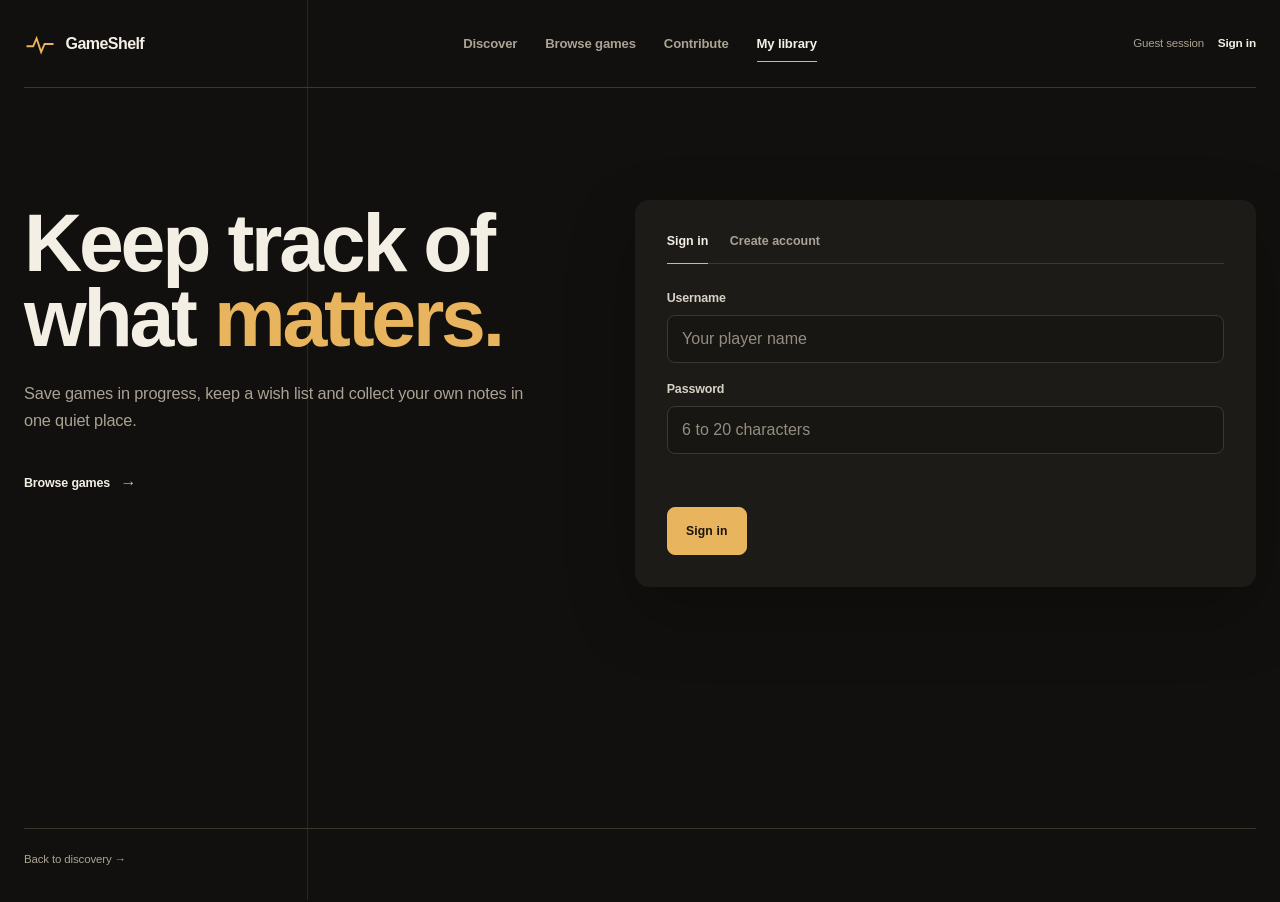
==== commit b99da9ff: "Standardize English authentication and secure credentials" ====
--- a/frontend/account.html
+++ b/frontend/account.html
@@ -16,7 +16,7 @@
         <div class="tab-row" role="tablist" aria-label="Account action"><button id="login-tab" class="active" type="button" role="tab" aria-selected="true" aria-controls="auth-form">Sign in</button><button id="register-tab" type="button" role="tab" aria-selected="false" aria-controls="auth-form" tabindex="-1">Create account</button></div>
         <form id="auth-form" role="tabpanel" aria-labelledby="login-tab" novalidate>
           <div class="field"><label for="auth-username">Username</label><input id="auth-username" required minlength="3" autocomplete="username" aria-describedby="auth-message" placeholder="Your player name"></div>
-          <div class="field"><label for="auth-password">Password</label><input id="auth-password" required minlength="4" type="password" autocomplete="current-password" aria-describedby="auth-message" placeholder="Your password"></div>
+          <div class="field"><label for="auth-password">Password</label><input id="auth-password" required minlength="6" maxlength="20" type="password" autocomplete="current-password" aria-describedby="auth-message" placeholder="6 to 20 characters"></div>
           <p id="auth-message" class="form-message" aria-live="polite"></p><button id="auth-submit" class="button" type="submit">Sign in</button>
         </form>
       </div>
